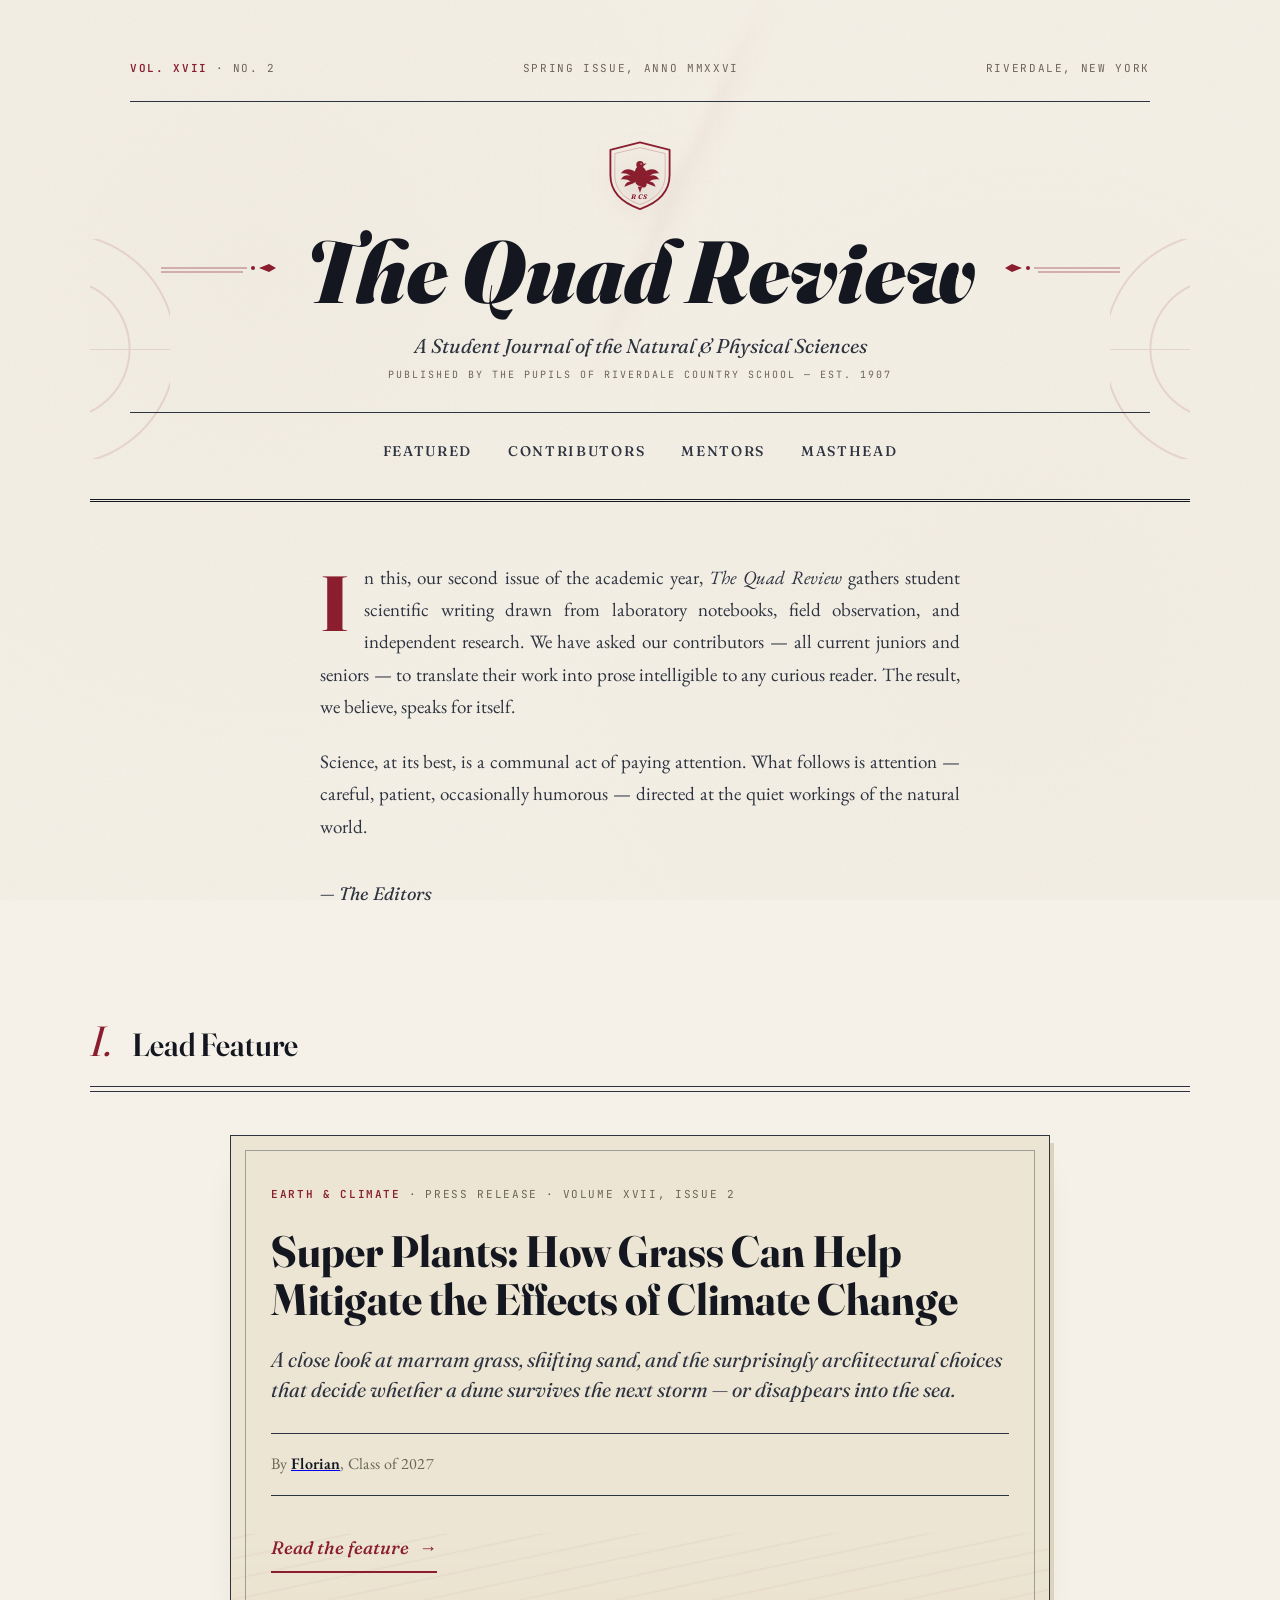
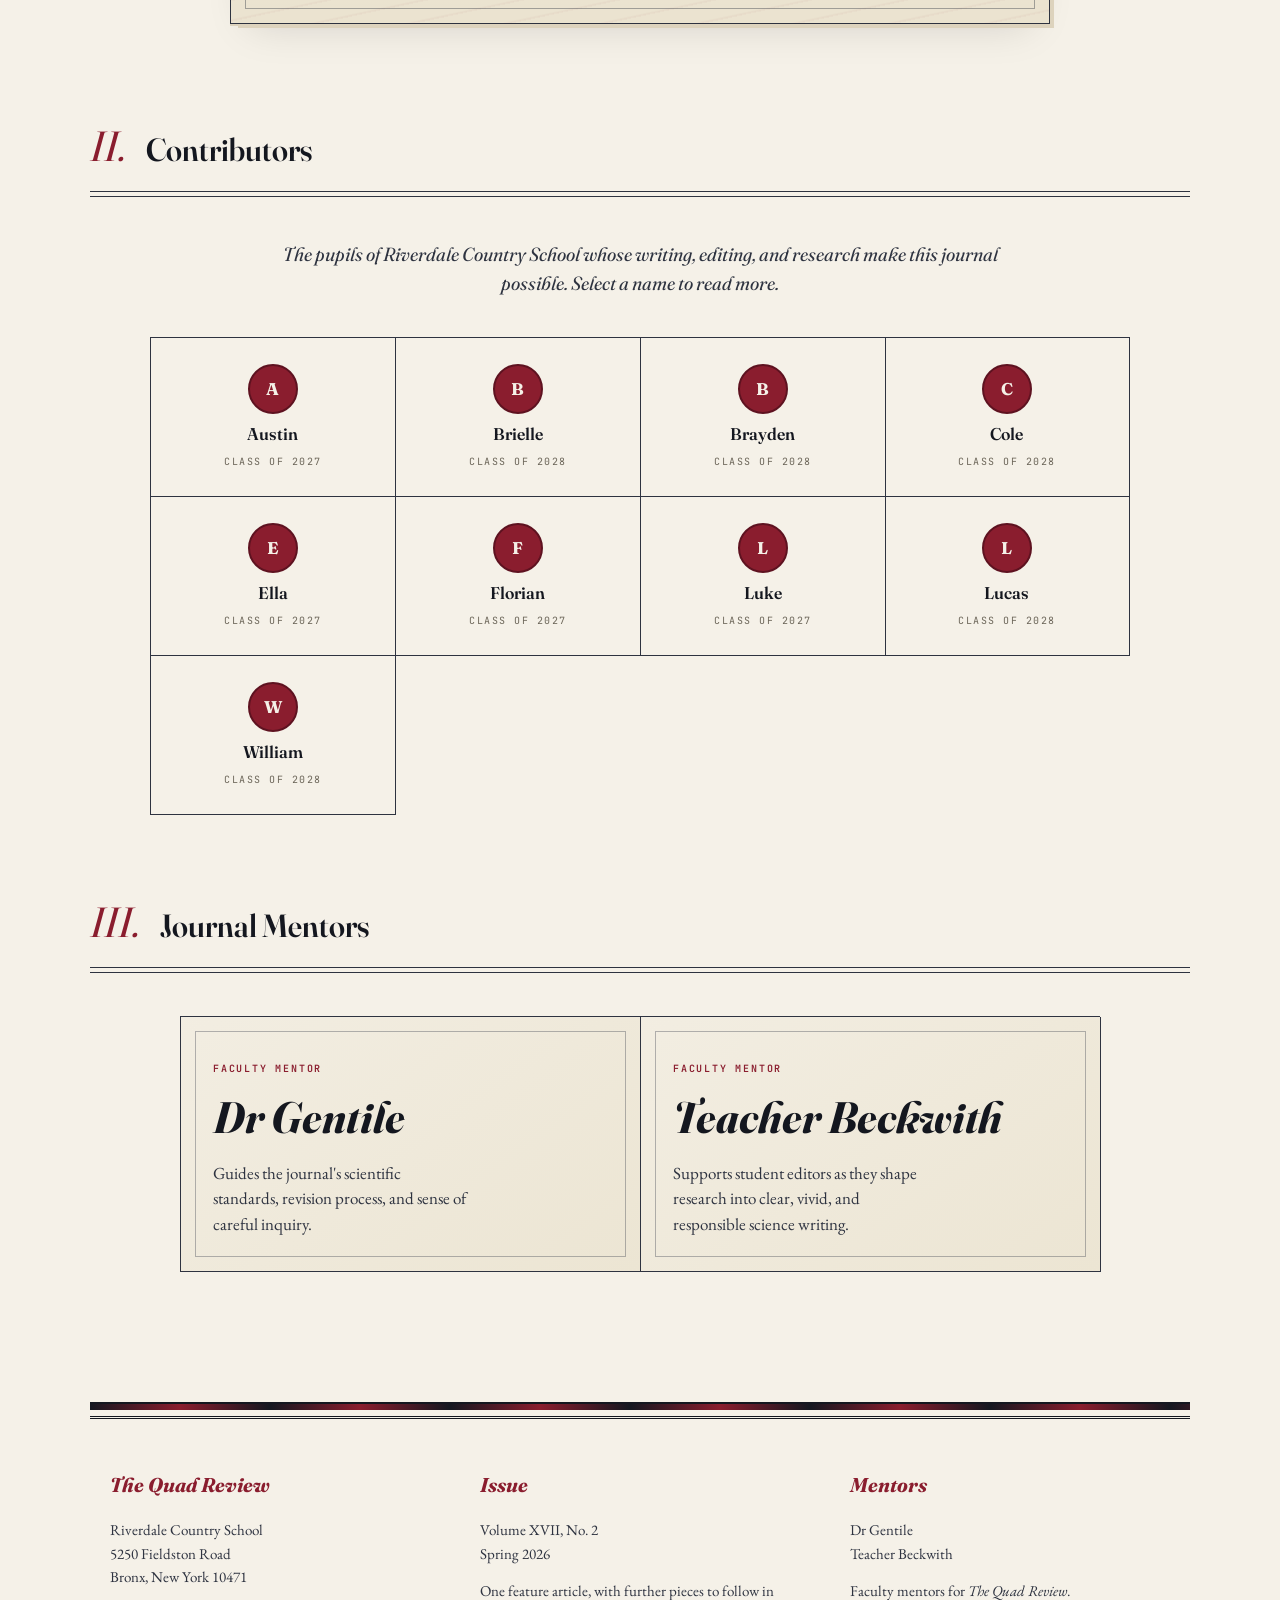
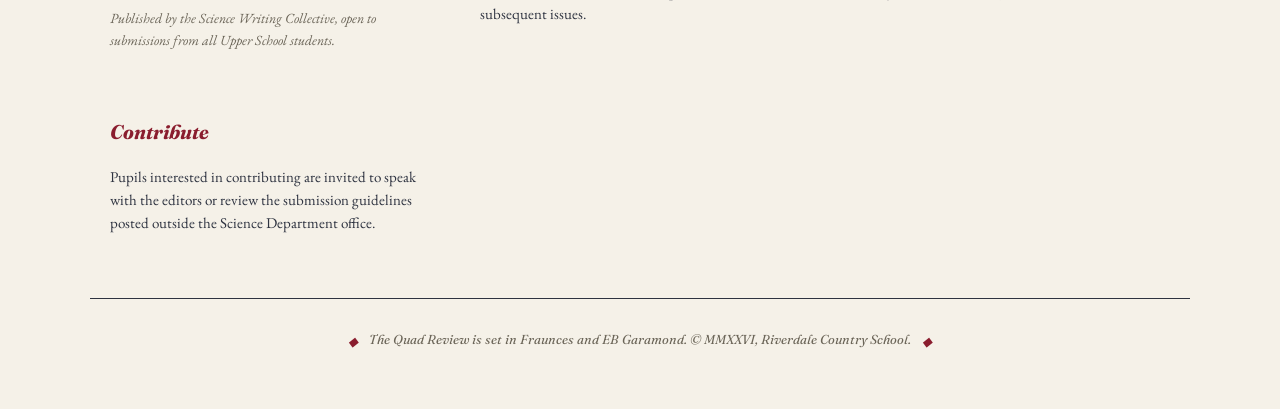
==== index.html @ ca1e6afc "Intital Commit" ====
<!DOCTYPE html>
<html lang="en">
<head>
<meta charset="UTF-8" />
<meta name="viewport" content="width=device-width, initial-scale=1.0" />
<title>The Quad Review — Riverdale Country School Journal of Science</title>
<link rel="preconnect" href="https://fonts.googleapis.com">
<link rel="preconnect" href="https://fonts.gstatic.com" crossorigin>
<link href="https://fonts.googleapis.com/css2?family=Fraunces:ital,opsz,wght@0,9..144,300;0,9..144,400;0,9..144,500;0,9..144,600;0,9..144,700;0,9..144,800;0,9..144,900;1,9..144,400;1,9..144,500;1,9..144,600&family=EB+Garamond:ital,wght@0,400;0,500;0,600;0,700;1,400;1,500;1,600&family=JetBrains+Mono:wght@400;500;600&display=swap" rel="stylesheet">
<link rel="stylesheet" href="styles.css">
</head>
<body>

<div class="paper-texture"></div>
<div class="ambient-field" aria-hidden="true"></div>

<!-- ============ MASTHEAD ============ -->
<header class="masthead">
  <div class="masthead-top">
    <div class="masthead-meta left">
      <span class="meta-label">Vol. XVII</span>
      <span class="meta-divider">·</span>
      <span>No. 2</span>
    </div>
    <div class="masthead-meta center">
      <span>Spring Issue, Anno MMXXVI</span>
    </div>
    <div class="masthead-meta right">
      <span>Riverdale, New York</span>
    </div>
  </div>

  <!-- Riverdale Country School falcon crest -->
  <div class="masthead-crest" aria-label="Riverdale Country School falcon crest">
    <svg viewBox="0 0 100 100" xmlns="http://www.w3.org/2000/svg" aria-hidden="true">
      <!-- Shield -->
      <path d="M 50 6 L 90 16 L 90 50 Q 90 82 50 96 Q 10 82 10 50 L 10 16 Z"
            fill="none" stroke="currentColor" stroke-width="2.5" stroke-linejoin="round"/>
      <!-- Inner shield line -->
      <path d="M 50 13 L 84 21 L 84 50 Q 84 78 50 90 Q 16 78 16 50 L 16 21 Z"
            fill="none" stroke="currentColor" stroke-width="0.7" opacity="0.45"/>
      <!-- Falcon silhouette -->
      <g transform="translate(50 54)">
        <!-- Body -->
        <path d="M 0 -16 C -4 -16 -7 -12 -7 -7 L -7 2 C -7 6 -5 9 -1 11 L 4 13 C 7 13 9 11 9 8 L 9 -4 C 9 -10 5 -16 0 -16 Z"
              fill="currentColor"/>
        <!-- Head + beak -->
        <circle cx="0" cy="-18" r="5" fill="currentColor"/>
        <path d="M 4 -19 L 9 -20 L 5 -16 Z" fill="currentColor"/>
        <!-- Eye notch -->
        <circle cx="1.5" cy="-19" r="0.9" fill="#f5f1e8"/>
        <!-- Left wing (spread) -->
        <path d="M -6 -8 C -14 -14 -22 -12 -26 -6 C -22 -7 -17 -6 -13 -3 C -18 -5 -23 -3 -26 2 C -21 1 -16 2 -12 5 C -16 4 -20 7 -21 12 C -15 9 -9 8 -6 5 Z"
              fill="currentColor"/>
        <!-- Right wing (spread) -->
        <path d="M 6 -8 C 14 -14 22 -12 26 -6 C 22 -7 17 -6 13 -3 C 18 -5 23 -3 26 2 C 21 1 16 2 12 5 C 16 4 20 7 21 12 C 15 9 9 8 6 5 Z"
              fill="currentColor"/>
        <!-- Tail feathers -->
        <path d="M -3 12 L 0 20 L 3 12 Z" fill="currentColor"/>
      </g>
      <!-- Banner with initials -->
      <text x="50" y="82" text-anchor="middle" font-family="Fraunces, serif" font-style="italic" font-weight="700" font-size="9" fill="currentColor" letter-spacing="2">RCS</text>
    </svg>
  </div>

  <div class="masthead-title">
    <div class="ornament-wing left">
      <svg viewBox="0 0 120 22" xmlns="http://www.w3.org/2000/svg" aria-hidden="true">
        <line x1="0" y1="11" x2="86" y2="11" stroke="currentColor" stroke-width="0.6"/>
        <line x1="0" y1="15" x2="82" y2="15" stroke="currentColor" stroke-width="0.6"/>
        <circle cx="92" cy="11" r="2" fill="currentColor"/>
        <path d="M 98 11 L 108 7 L 115 11 L 108 15 Z" fill="currentColor"/>
      </svg>
    </div>
    <h1 class="journal-title">The Quad Review</h1>
    <div class="ornament-wing right">
      <svg viewBox="0 0 120 22" xmlns="http://www.w3.org/2000/svg" aria-hidden="true">
        <path d="M 22 11 L 12 7 L 5 11 L 12 15 Z" fill="currentColor"/>
        <circle cx="28" cy="11" r="2" fill="currentColor"/>
        <line x1="34" y1="11" x2="120" y2="11" stroke="currentColor" stroke-width="0.6"/>
        <line x1="38" y1="15" x2="120" y2="15" stroke="currentColor" stroke-width="0.6"/>
      </svg>
    </div>
  </div>

  <p class="journal-subtitle"><em>A Student Journal of the Natural &amp; Physical Sciences</em></p>
  <p class="journal-tagline">Published by the pupils of Riverdale Country School — Est. 1907</p>

  <nav class="masthead-nav">
    <a href="#featured">Featured</a>
    <a href="#contributors">Contributors</a>
    <a href="#mentors">Mentors</a>
    <a href="#masthead-info">Masthead</a>
  </nav>
</header>

<!-- ============ EDITOR'S NOTE ============ -->
<section class="editors-note">
  <div class="drop-cap-container">
    <p><span class="drop-cap">I</span>n this, our second issue of the academic year, <em>The Quad Review</em> gathers student scientific writing drawn from laboratory notebooks, field observation, and independent research. We have asked our contributors — all current juniors and seniors — to translate their work into prose intelligible to any curious reader. The result, we believe, speaks for itself.</p>
    <p>Science, at its best, is a communal act of paying attention. What follows is attention — careful, patient, occasionally humorous — directed at the quiet workings of the natural world.</p>
    <p class="signoff">— The Editors</p>
  </div>
</section>

<!-- ============ FEATURED ARTICLE ============ -->
<section id="featured" class="section-block">
  <div class="section-header">
    <span class="section-numeral">I.</span>
    <h2 class="section-title">Lead Feature</h2>
    <div class="section-rule"></div>
  </div>

  <article class="feature-article">
    <div class="feature-meta">
      <span class="article-category">Earth &amp; Climate</span>
      <span class="article-dot">·</span>
      <span>Press Release</span>
      <span class="article-dot">·</span>
      <span>Volume XVII, Issue 2</span>
    </div>
    <h3 class="feature-title">Super Plants: How Grass Can Help Mitigate the Effects of Climate Change</h3>
    <p class="feature-deck">A close look at marram grass, shifting sand, and the surprisingly architectural choices that decide whether a dune survives the next storm — or disappears into the sea.</p>
    <div class="feature-byline">
      <span>By <a href="bio-florian.html"><strong>Florian</strong></a>, Class of 2027</span>
    </div>
    <a href="super-plants.html" class="read-article-btn">Read the feature <span>→</span></a>
  </article>
</section>

<!-- ============ CONTRIBUTORS ============ -->
<section id="contributors" class="section-block">
  <div class="section-header">
    <span class="section-numeral">II.</span>
    <h2 class="section-title">Contributors</h2>
    <div class="section-rule"></div>
  </div>

  <p class="contributors-intro">The pupils of Riverdale Country School whose writing, editing, and research make this journal possible. Select a name to read more.</p>

  <div class="contributor-grid">
    <a class="contributor-card" href="bio-austin.html">
      <span class="contributor-initials">A</span>
      <span class="contributor-name">Austin</span>
      <span class="contributor-class">Class of 2027</span>
    </a>
    <a class="contributor-card" href="bio-brielle.html">
      <span class="contributor-initials">B</span>
      <span class="contributor-name">Brielle</span>
      <span class="contributor-class">Class of 2028</span>
    </a>
    <a class="contributor-card" href="bio-brayden.html">
      <span class="contributor-initials">B</span>
      <span class="contributor-name">Brayden</span>
      <span class="contributor-class">Class of 2028</span>
    </a>
    <a class="contributor-card" href="bio-cole.html">
      <span class="contributor-initials">C</span>
      <span class="contributor-name">Cole</span>
      <span class="contributor-class">Class of 2028</span>
    </a>
    <a class="contributor-card" href="bio-ella.html">
      <span class="contributor-initials">E</span>
      <span class="contributor-name">Ella</span>
      <span class="contributor-class">Class of 2027</span>
    </a>
    <a class="contributor-card" href="bio-florian.html">
      <span class="contributor-initials">F</span>
      <span class="contributor-name">Florian</span>
      <span class="contributor-class">Class of 2027</span>
    </a>
    <a class="contributor-card" href="bio-luke.html">
      <span class="contributor-initials">L</span>
      <span class="contributor-name">Luke</span>
      <span class="contributor-class">Class of 2027</span>
    </a>
    <a class="contributor-card" href="bio-lucas.html">
      <span class="contributor-initials">L</span>
      <span class="contributor-name">Lucas</span>
      <span class="contributor-class">Class of 2028</span>
    </a>
    <a class="contributor-card" href="bio-william.html">
      <span class="contributor-initials">W</span>
      <span class="contributor-name">William</span>
      <span class="contributor-class">Class of 2028</span>
    </a>
  </div>
</section>

<!-- ============ MENTORS ============ -->
<section id="mentors" class="section-block mentors-section">
  <div class="section-header">
    <span class="section-numeral">III.</span>
    <h2 class="section-title">Journal Mentors</h2>
    <div class="section-rule"></div>
  </div>

  <div class="mentor-ledger">
    <article class="mentor-card">
      <span class="mentor-kicker">Faculty Mentor</span>
      <h3>Dr Gentile</h3>
      <p>Guides the journal's scientific standards, revision process, and sense of careful inquiry.</p>
    </article>
    <article class="mentor-card">
      <span class="mentor-kicker">Faculty Mentor</span>
      <h3>Teacher Beckwith</h3>
      <p>Supports student editors as they shape research into clear, vivid, and responsible science writing.</p>
    </article>
  </div>
</section>

<!-- ============ MASTHEAD INFO ============ -->
<footer id="masthead-info" class="footer">
  <div class="footer-rule"></div>
  <div class="footer-grid">
    <div>
      <h4 class="footer-head">The Quad Review</h4>
      <p>Riverdale Country School<br>5250 Fieldston Road<br>Bronx, New York 10471</p>
      <p class="footer-note">Published by the Science Writing Collective, open to submissions from all Upper School students.</p>
    </div>
    <div>
      <h4 class="footer-head">Issue</h4>
      <p>Volume XVII, No. 2<br>Spring 2026</p>
      <p>One feature article, with further pieces to follow in subsequent issues.</p>
    </div>
    <div>
      <h4 class="footer-head">Mentors</h4>
      <p>Dr Gentile<br>Teacher Beckwith</p>
      <p>Faculty mentors for <em>The Quad Review</em>.</p>
    </div>
    <div>
      <h4 class="footer-head">Contribute</h4>
      <p>Pupils interested in contributing are invited to speak with the editors or review the submission guidelines posted outside the Science Department office.</p>
    </div>
  </div>
  <p class="colophon">
    <span class="falcon-mark">◆</span>
    The Quad Review is set in Fraunces and EB Garamond. &copy; MMXXVI, Riverdale Country School.
    <span class="falcon-mark">◆</span>
  </p>
</footer>

<script src="interactions.js" defer></script>
</body>
</html>
---- styles.css ----
/* ============================================================
   THE QUAD REVIEW — Riverdale Country School Science Journal
   A stylesheet in the manner of traditional academic journals
   Colors drawn from Riverdale Country School: maroon & navy
   ============================================================ */

:root {
  /* Paper & ink palette */
  --paper: #f5f1e8;
  --paper-deep: #ece5d3;
  --paper-shadow: #ddd3bd;
  --ink: #14171f;
  --ink-soft: #2e3340;
  --ink-mute: #6b6558;

  /* Riverdale Country School palette — maroon primary, navy secondary */
  --rcs-maroon: #8a1d2e;
  --rcs-maroon-dark: #5e1220;
  --rcs-navy: #0b2545;
  --rcs-navy-soft: #1a3564;
  --rcs-gold: #b38b3a;

  /* Semantic aliases */
  --accent: var(--rcs-maroon);
  --accent-dark: var(--rcs-maroon-dark);
  --secondary: var(--rcs-navy);
  --oxblood: var(--rcs-maroon-dark);
  --gold: var(--rcs-gold);

  /* Type */
  --serif-display: 'Fraunces', 'Playfair Display', Georgia, serif;
  --serif-body: 'EB Garamond', Georgia, 'Times New Roman', serif;
  --mono: 'JetBrains Mono', 'Courier New', monospace;
}

* { box-sizing: border-box; margin: 0; padding: 0; }

html { scroll-behavior: smooth; }

body {
  font-family: var(--serif-body);
  background: var(--paper);
  color: var(--ink);
  font-size: 19px;
  line-height: 1.55;
  position: relative;
  overflow-x: hidden;
  min-height: 100vh;
}

::selection {
  background: rgba(179, 139, 58, 0.3);
}

/* Subtle paper grain overlay — feels like real newsprint */
.paper-texture {
  position: fixed;
  inset: 0;
  pointer-events: none;
  z-index: 1;
  opacity: 0.32;
  mix-blend-mode: multiply;
  background-image:
    radial-gradient(circle at 20% 30%, rgba(139, 120, 85, 0.08) 0%, transparent 40%),
    radial-gradient(circle at 80% 70%, rgba(110, 90, 60, 0.06) 0%, transparent 40%),
    url("data:image/svg+xml,%3Csvg xmlns='http://www.w3.org/2000/svg' width='200' height='200'%3E%3Cfilter id='n'%3E%3CfeTurbulence type='fractalNoise' baseFrequency='0.85' numOctaves='3'/%3E%3CfeColorMatrix values='0 0 0 0 0.4 0 0 0 0 0.3 0 0 0 0 0.2 0 0 0 0.18 0'/%3E%3C/filter%3E%3Crect width='200' height='200' filter='url(%23n)'/%3E%3C/svg%3E");
}

.paper-texture::after {
  content: '';
  position: absolute;
  inset: 0;
  opacity: 0;
  background:
    radial-gradient(260px 260px at var(--pointer-x, 50vw) var(--pointer-y, 20vh), rgba(179, 139, 58, 0.16), transparent 72%),
    radial-gradient(420px 260px at var(--pointer-x, 50vw) var(--pointer-y, 20vh), rgba(11, 37, 69, 0.08), transparent 80%);
  transition: opacity 0.35s ease;
}

body.has-pointer .paper-texture::after {
  opacity: 1;
}

.ambient-field {
  position: fixed;
  inset: 0;
  z-index: 1;
  pointer-events: none;
  opacity: 0.22;
  background-image:
    linear-gradient(115deg, transparent 0 44%, rgba(138, 29, 46, 0.12) 45%, transparent 47% 100%),
    repeating-linear-gradient(90deg, transparent 0 58px, rgba(20, 23, 31, 0.025) 59px 60px),
    repeating-linear-gradient(0deg, transparent 0 46px, rgba(20, 23, 31, 0.02) 47px 48px);
  -webkit-mask-image: radial-gradient(360px 280px at var(--pointer-x, 50vw) var(--pointer-y, 20vh), #000 0 44%, transparent 82%);
  mask-image: radial-gradient(360px 280px at var(--pointer-x, 50vw) var(--pointer-y, 20vh), #000 0 44%, transparent 82%);
  transform: translate3d(0, 0, 0);
}

/* Sit all actual content above the texture */
header, section, footer, main { position: relative; z-index: 2; }

/* ============================================================
   MASTHEAD
   ============================================================ */

.masthead {
  max-width: 1100px;
  margin: 0 auto;
  padding: 60px 40px 30px;
  text-align: center;
  border-bottom: 3px double var(--ink);
  overflow: hidden;
}

.masthead::before,
.masthead::after {
  content: '';
  position: absolute;
  top: 48%;
  width: 220px;
  height: 220px;
  pointer-events: none;
  opacity: 0.12;
  background:
    linear-gradient(var(--accent), var(--accent)) center / 1px 100% no-repeat,
    linear-gradient(90deg, var(--accent), var(--accent)) center / 100% 1px no-repeat,
    repeating-radial-gradient(circle, transparent 0 22px, var(--accent) 23px 24px, transparent 25px 46px);
  animation: instrumentDrift 12s linear infinite;
}

.masthead::before {
  left: -140px;
}

.masthead::after {
  right: -140px;
  animation-direction: reverse;
}

.masthead-top {
  display: flex;
  justify-content: space-between;
  align-items: center;
  font-family: var(--mono);
  font-size: 11px;
  letter-spacing: 0.15em;
  text-transform: uppercase;
  color: var(--ink-mute);
  padding-bottom: 24px;
  border-bottom: 1px solid var(--ink-soft);
  margin-bottom: 36px;
}

.masthead-meta { display: flex; align-items: center; gap: 8px; }
.meta-label { font-weight: 600; color: var(--accent); }
.meta-divider { color: var(--ink-mute); }

.masthead-crest {
  display: flex;
  justify-content: center;
  margin-bottom: 18px;
}
.masthead-crest svg {
  width: 74px;
  height: 74px;
  color: var(--accent);
  filter: drop-shadow(0 8px 12px rgba(94, 18, 32, 0.14));
  transition: transform 0.45s cubic-bezier(0.2, 0.7, 0.3, 1), color 0.3s ease;
}

.masthead-crest:hover svg {
  color: var(--secondary);
  transform: translateY(-4px) rotate(-2deg) scale(1.04);
}

.masthead-title {
  display: flex;
  align-items: center;
  justify-content: center;
  gap: 24px;
  margin-bottom: 16px;
}

.ornament-wing {
  flex: 0 0 120px;
  color: var(--accent);
  opacity: 0.78;
}
.ornament-wing svg { width: 100%; height: 22px; }

.journal-title {
  font-family: var(--serif-display);
  font-weight: 900;
  font-size: clamp(44px, 8vw, 88px);
  line-height: 0.95;
  letter-spacing: 0;
  color: var(--ink);
  font-variation-settings: "opsz" 144;
  font-style: italic;
}

.journal-subtitle {
  font-family: var(--serif-display);
  font-size: 20px;
  color: var(--ink-soft);
  font-weight: 400;
  margin-bottom: 6px;
  font-variation-settings: "opsz" 36;
}

.journal-tagline {
  font-family: var(--mono);
  font-size: 10px;
  letter-spacing: 0.2em;
  text-transform: uppercase;
  color: var(--ink-mute);
  margin-bottom: 30px;
}

.masthead-nav {
  display: flex;
  justify-content: center;
  flex-wrap: wrap;
  gap: 4px 32px;
  padding-top: 22px;
  border-top: 1px solid var(--ink-soft);
}

.masthead-nav a {
  font-family: var(--serif-display);
  font-size: 14px;
  text-transform: uppercase;
  letter-spacing: 0.12em;
  color: var(--ink-soft);
  text-decoration: none;
  padding: 6px 2px;
  position: relative;
  transition: color 0.3s ease;
  font-weight: 500;
}

.masthead-nav a::after {
  content: '';
  position: absolute;
  left: 0; right: 0; bottom: 0;
  height: 2px;
  background: var(--accent);
  transform: scaleX(0);
  transform-origin: left;
  transition: transform 0.4s cubic-bezier(0.7, 0, 0.2, 1);
}

.masthead-nav a:hover {
  color: var(--accent);
}
.masthead-nav a:hover::after { transform: scaleX(1); }

/* ============================================================
   EDITOR'S NOTE
   ============================================================ */

.editors-note {
  max-width: 720px;
  margin: 60px auto;
  padding: 0 40px;
  text-align: left;
}

.drop-cap-container p {
  font-size: 19px;
  line-height: 1.7;
  margin-bottom: 1.2em;
  color: var(--ink-soft);
  text-align: justify;
  hyphens: auto;
}

.drop-cap {
  font-family: var(--serif-display);
  font-weight: 800;
  font-style: normal;
  font-size: 78px;
  line-height: 0.85;
  float: left;
  padding: 8px 14px 0 0;
  color: var(--accent);
  font-variation-settings: "opsz" 144;
}

.signoff {
  text-align: right;
  font-style: italic;
  font-family: var(--serif-display);
  color: var(--accent);
  margin-top: 2em !important;
  font-size: 18px !important;
}

/* ============================================================
   SECTION BLOCKS
   ============================================================ */

.section-block {
  max-width: 1180px;
  margin: 0 auto;
  padding: 50px 40px;
}

.section-header {
  display: flex;
  align-items: baseline;
  gap: 20px;
  margin-bottom: 48px;
  padding-bottom: 18px;
  position: relative;
}

.section-header::after {
  content: '';
  position: absolute;
  left: 0; right: 0; bottom: 0;
  height: 1px;
  background: var(--ink-soft);
}
.section-header::before {
  content: '';
  position: absolute;
  left: 0; right: 0; bottom: -5px;
  height: 1px;
  background: var(--ink-soft);
}

.section-numeral {
  font-family: var(--serif-display);
  font-weight: 400;
  font-style: italic;
  font-size: 42px;
  color: var(--accent);
  font-variation-settings: "opsz" 144;
  line-height: 1;
}

.section-title {
  font-family: var(--serif-display);
  font-weight: 600;
  font-size: 32px;
  color: var(--ink);
  letter-spacing: 0;
  font-variation-settings: "opsz" 144;
  flex: 1;
}

/* ============================================================
   FEATURE ARTICLE
   ============================================================ */

.feature-article {
  max-width: 820px;
  margin: 0 auto;
  padding: 50px 40px;
  background: var(--paper-deep);
  border: 1px solid var(--ink-soft);
  position: relative;
  box-shadow:
    0 2px 0 var(--paper-shadow),
    6px 6px 0 -2px var(--paper-shadow),
    0 20px 40px -20px rgba(0,0,0,0.15);
  overflow: hidden;
  transform-style: preserve-3d;
}

.feature-article::before {
  content: '';
  position: absolute;
  top: 14px; left: 14px; right: 14px; bottom: 14px;
  border: 1px solid var(--ink-soft);
  pointer-events: none;
  opacity: 0.4;
  z-index: 2;
}

.feature-article::after {
  content: '';
  position: absolute;
  inset: auto -20% 0 -20%;
  height: 46%;
  pointer-events: none;
  opacity: 0.28;
  background:
    repeating-linear-gradient(168deg, transparent 0 18px, rgba(138, 29, 46, 0.18) 19px 20px),
    linear-gradient(180deg, transparent, rgba(179, 139, 58, 0.22));
  transform: translateY(60%);
  transition: transform 0.7s cubic-bezier(0.2, 0.7, 0.3, 1), opacity 0.4s ease;
  z-index: 0;
}

.feature-article:hover::after {
  opacity: 0.42;
  transform: translateY(34%);
}

.feature-article > * {
  position: relative;
  z-index: 1;
}

.feature-meta {
  font-family: var(--mono);
  font-size: 11px;
  text-transform: uppercase;
  letter-spacing: 0.15em;
  color: var(--ink-mute);
  margin-bottom: 24px;
  display: flex;
  flex-wrap: wrap;
  gap: 8px;
  align-items: center;
}

.article-category {
  color: var(--accent);
  font-weight: 600;
}

.article-dot { color: var(--ink-mute); }

.feature-title {
  font-family: var(--serif-display);
  font-weight: 700;
  font-size: clamp(28px, 4vw, 44px);
  line-height: 1.1;
  color: var(--ink);
  margin-bottom: 20px;
  letter-spacing: 0;
  font-variation-settings: "opsz" 144;
}

.feature-deck {
  font-family: var(--serif-display);
  font-style: italic;
  font-weight: 400;
  font-size: 21px;
  line-height: 1.45;
  color: var(--ink-soft);
  margin-bottom: 28px;
  font-variation-settings: "opsz" 72;
}

.feature-byline {
  font-family: var(--serif-body);
  font-size: 16px;
  color: var(--ink-mute);
  padding: 18px 0;
  border-top: 1px solid var(--ink-soft);
  border-bottom: 1px solid var(--ink-soft);
  margin-bottom: 28px;
  letter-spacing: 0.02em;
}

.feature-byline strong {
  color: var(--ink);
  font-weight: 600;
}

.read-article-btn {
  display: inline-flex;
  align-items: center;
  gap: 10px;
  font-family: var(--serif-display);
  font-style: italic;
  font-size: 18px;
  font-weight: 500;
  color: var(--accent);
  text-decoration: none;
  padding: 10px 0;
  border-bottom: 2px solid var(--accent);
  transition: all 0.3s ease;
}

.read-article-btn span {
  transition: transform 0.3s ease;
  font-style: normal;
}

.read-article-btn:hover {
  color: var(--accent-dark);
  border-bottom-color: var(--accent-dark);
}
.read-article-btn:hover span { transform: translateX(6px); }

.read-article-btn:focus-visible,
.masthead-nav a:focus-visible,
.contributor-card:focus-visible,
.article-back:focus-visible,
.bio-nav a:focus-visible {
  outline: 2px solid var(--gold);
  outline-offset: 5px;
}

/* ============================================================
   AUTHORS / CONTRIBUTORS SECTION (homepage)
   ============================================================ */

.contributors-intro {
  max-width: 720px;
  margin: 0 auto 40px;
  text-align: center;
  font-family: var(--serif-display);
  font-style: italic;
  font-size: 19px;
  line-height: 1.5;
  color: var(--ink-soft);
  font-variation-settings: "opsz" 72;
}

.contributor-grid {
  display: grid;
  grid-template-columns: repeat(auto-fit, minmax(220px, 1fr));
  gap: 0;
  border-top: 1px solid var(--ink-soft);
  border-left: 1px solid var(--ink-soft);
  max-width: 980px;
  margin: 0 auto;
}

.contributor-card {
  padding: 26px 24px;
  border-right: 1px solid var(--ink-soft);
  border-bottom: 1px solid var(--ink-soft);
  text-align: center;
  text-decoration: none;
  color: var(--ink);
  transition: background 0.3s ease, color 0.3s ease;
  display: flex;
  flex-direction: column;
  gap: 10px;
  align-items: center;
  justify-content: center;
  min-height: 150px;
  position: relative;
  overflow: hidden;
  transform-style: preserve-3d;
}

.contributor-card:hover {
  background: var(--paper-deep);
  color: var(--accent);
  --card-lift: -5px;
}

.contributor-card::before {
  content: '';
  position: absolute;
  inset: 0;
  pointer-events: none;
  opacity: 0;
  background:
    radial-gradient(180px 120px at var(--card-x, 50%) var(--card-y, 50%), rgba(179, 139, 58, 0.2), transparent 68%),
    linear-gradient(135deg, transparent 0 45%, rgba(138, 29, 46, 0.12) 46%, transparent 48%);
  transition: opacity 0.25s ease;
}

.contributor-card:hover::before {
  opacity: 1;
}

.contributor-card > * {
  position: relative;
  z-index: 1;
}

.contributor-initials {
  width: 50px;
  height: 50px;
  border-radius: 50%;
  background: var(--accent);
  color: var(--paper);
  display: flex;
  align-items: center;
  justify-content: center;
  font-family: var(--serif-display);
  font-weight: 700;
  font-size: 17px;
  letter-spacing: 0.02em;
  border: 2px solid var(--accent-dark);
  transition: background 0.3s ease, transform 0.3s ease;
}

.contributor-card:hover .contributor-initials {
  background: var(--secondary);
  transform: translateZ(24px) rotate(-4deg) scale(1.08);
}

.contributor-name {
  font-family: var(--serif-display);
  font-weight: 600;
  font-size: 17px;
  line-height: 1.2;
  color: inherit;
  font-variation-settings: "opsz" 72;
}

.contributor-class {
  font-family: var(--mono);
  font-size: 10px;
  letter-spacing: 0.15em;
  text-transform: uppercase;
  color: var(--ink-mute);
}

/* ============================================================
   ARTICLE GRID & CARDS
   ============================================================ */

.article-grid {
  display: grid;
  grid-template-columns: repeat(auto-fit, minmax(310px, 1fr));
  gap: 0;
  border-top: 1px solid var(--ink-soft);
  border-left: 1px solid var(--ink-soft);
}

.article-card {
  padding: 32px 28px;
  border-right: 1px solid var(--ink-soft);
  border-bottom: 1px solid var(--ink-soft);
  background: transparent;
  position: relative;
  transition: background 0.4s ease;
  display: flex;
  flex-direction: column;
  gap: 14px;
  min-height: 260px;
}

.article-card:hover {
  background: var(--paper-deep);
}

.article-card:hover .card-title a {
  color: var(--accent);
}

.card-category {
  font-family: var(--mono);
  font-size: 10px;
  text-transform: uppercase;
  letter-spacing: 0.18em;
  color: var(--accent);
  font-weight: 600;
}

.card-title {
  font-family: var(--serif-display);
  font-weight: 600;
  font-size: 22px;
  line-height: 1.2;
  letter-spacing: 0;
  font-variation-settings: "opsz" 72;
}

.card-title a {
  color: var(--ink);
  text-decoration: none;
  transition: color 0.3s ease;
  background-image: linear-gradient(var(--accent), var(--accent));
  background-size: 0% 1px;
  background-position: 0 95%;
  background-repeat: no-repeat;
  transition: background-size 0.5s ease, color 0.3s ease;
}

.card-title a:hover {
  background-size: 100% 1px;
}

.card-deck {
  font-family: var(--serif-body);
  font-size: 17px;
  line-height: 1.5;
  color: var(--ink-soft);
  font-style: italic;
  flex: 1;
}

.card-byline {
  font-family: var(--mono);
  font-size: 11px;
  text-transform: uppercase;
  letter-spacing: 0.1em;
  color: var(--ink-mute);
  padding-top: 12px;
  border-top: 1px dotted var(--ink-mute);
  margin-top: auto;
}

/* ============================================================
   FOOTER
   ============================================================ */

.footer {
  max-width: 1180px;
  margin: 80px auto 0;
  padding: 0 40px 60px;
}

.footer-rule {
  height: 8px;
  background: var(--ink);
  margin-bottom: 6px;
}
.footer-rule::after {
  content: '';
  display: block;
  height: 2px;
  background: var(--ink);
  margin-top: 4px;
}

.footer-grid {
  display: grid;
  grid-template-columns: repeat(auto-fit, minmax(240px, 1fr));
  gap: 50px;
  padding: 50px 20px;
  border-top: 3px double var(--ink);
  border-bottom: 1px solid var(--ink-soft);
}

.footer-head {
  font-family: var(--serif-display);
  font-weight: 700;
  font-style: italic;
  font-size: 20px;
  margin-bottom: 18px;
  color: var(--accent);
  font-variation-settings: "opsz" 72;
}

.footer-grid p {
  font-family: var(--serif-body);
  font-size: 15px;
  line-height: 1.55;
  color: var(--ink-soft);
  margin-bottom: 14px;
}

.footer-grid strong {
  color: var(--ink);
  font-weight: 600;
}

/* ============================================================
   MENTORS
   ============================================================ */

.mentors-section {
  padding-top: 36px;
}

.mentor-ledger {
  max-width: 920px;
  margin: 0 auto;
  display: grid;
  grid-template-columns: repeat(2, minmax(0, 1fr));
  border-top: 1px solid var(--ink-soft);
  border-left: 1px solid var(--ink-soft);
}

.mentor-card {
  position: relative;
  min-height: 220px;
  padding: 34px 32px;
  background:
    linear-gradient(145deg, rgba(245, 241, 232, 0.7), rgba(236, 229, 211, 0.9)),
    var(--paper-deep);
  border-right: 1px solid var(--ink-soft);
  border-bottom: 1px solid var(--ink-soft);
  overflow: hidden;
  transform-style: preserve-3d;
  transition: color 0.35s ease, background 0.35s ease, box-shadow 0.35s ease;
}

.mentor-card::before {
  content: '';
  position: absolute;
  inset: 14px;
  border: 1px solid rgba(46, 51, 64, 0.34);
  pointer-events: none;
  transition: inset 0.35s ease, border-color 0.35s ease;
}

.mentor-card::after {
  content: '';
  position: absolute;
  inset: 0;
  pointer-events: none;
  opacity: 0;
  background:
    linear-gradient(90deg, transparent, rgba(179, 139, 58, 0.16), transparent),
    radial-gradient(240px 160px at var(--card-x, 50%) var(--card-y, 50%), rgba(11, 37, 69, 0.12), transparent 70%);
  transform: translateX(-35%);
  transition: opacity 0.35s ease, transform 0.7s ease;
}

.mentor-card:hover {
  --card-lift: -6px;
  color: var(--secondary);
  box-shadow: 0 18px 38px -28px rgba(11, 37, 69, 0.42);
}

.mentor-card:hover::before {
  inset: 10px;
  border-color: rgba(138, 29, 46, 0.48);
}

.mentor-card:hover::after {
  opacity: 1;
  transform: translateX(0);
}

.mentor-kicker {
  position: relative;
  z-index: 1;
  display: inline-block;
  font-family: var(--mono);
  font-size: 10px;
  text-transform: uppercase;
  letter-spacing: 0.18em;
  color: var(--accent);
  font-weight: 600;
  margin-bottom: 18px;
}

.mentor-card h3 {
  position: relative;
  z-index: 1;
  font-family: var(--serif-display);
  font-style: italic;
  font-size: clamp(30px, 4vw, 44px);
  line-height: 1;
  font-variation-settings: "opsz" 144;
  margin-bottom: 22px;
}

.mentor-card p {
  position: relative;
  z-index: 1;
  max-width: 32ch;
  color: var(--ink-soft);
  font-size: 17px;
  line-height: 1.5;
}

.footer-note {
  font-style: italic;
  font-size: 14px !important;
  color: var(--ink-mute) !important;
  margin-top: 20px !important;
}

.colophon {
  text-align: center;
  font-family: var(--serif-display);
  font-style: italic;
  font-size: 13px;
  color: var(--ink-mute);
  padding: 30px 20px 0;
  font-variation-settings: "opsz" 36;
}

.colophon .falcon-mark {
  display: inline-block;
  color: var(--accent);
  margin: 0 8px;
  transform: translateY(2px);
}

/* ============================================================
   ARTICLE PAGE STYLES
   ============================================================ */

.article-page {
  max-width: 720px;
  margin: 0 auto;
  padding: 60px 40px 80px;
}

.article-back {
  display: inline-flex;
  align-items: center;
  gap: 8px;
  font-family: var(--mono);
  font-size: 11px;
  text-transform: uppercase;
  letter-spacing: 0.15em;
  color: var(--ink-mute);
  text-decoration: none;
  margin-bottom: 60px;
  transition: color 0.3s ease;
}
.article-back:hover { color: var(--accent); }

.article-header {
  text-align: center;
  padding: 20px 0 40px;
  border-bottom: 3px double var(--ink);
  margin-bottom: 50px;
}

.article-kicker {
  font-family: var(--mono);
  font-size: 11px;
  text-transform: uppercase;
  letter-spacing: 0.2em;
  color: var(--accent);
  margin-bottom: 18px;
  font-weight: 600;
}

.article-title {
  font-family: var(--serif-display);
  font-weight: 700;
  font-size: clamp(32px, 5vw, 52px);
  line-height: 1.05;
  color: var(--ink);
  letter-spacing: 0;
  margin-bottom: 22px;
  font-variation-settings: "opsz" 144;
}

.article-subtitle {
  font-family: var(--serif-display);
  font-style: italic;
  font-weight: 400;
  font-size: 22px;
  line-height: 1.4;
  color: var(--ink-soft);
  max-width: 600px;
  margin: 0 auto 30px;
  font-variation-settings: "opsz" 72;
}

.article-byline {
  font-family: var(--serif-body);
  font-size: 16px;
  color: var(--ink-mute);
  display: flex;
  justify-content: center;
  gap: 18px;
  flex-wrap: wrap;
  align-items: center;
}
.article-byline strong { color: var(--ink); font-weight: 600; }
.article-byline .byline-dot { color: var(--ink-mute); }

.article-body {
  font-family: var(--serif-body);
  font-size: 19px;
  line-height: 1.65;
  color: var(--ink);
}

.article-body p {
  margin-bottom: 1.15em;
  text-align: justify;
  hyphens: auto;
}

.article-body p:first-of-type::first-letter {
  font-family: var(--serif-display);
  font-weight: 800;
  font-size: 72px;
  line-height: 0.85;
  float: left;
  padding: 8px 12px 0 0;
  color: var(--accent);
  font-variation-settings: "opsz" 144;
}

.article-body h2 {
  font-family: var(--serif-display);
  font-weight: 700;
  font-style: italic;
  font-size: 28px;
  color: var(--accent);
  margin: 2em 0 0.7em;
  font-variation-settings: "opsz" 72;
  letter-spacing: 0;
}

.article-body em { color: var(--ink-soft); }

.article-body blockquote {
  border-left: 3px solid var(--accent);
  padding: 8px 0 8px 28px;
  margin: 1.8em 0;
  font-family: var(--serif-display);
  font-style: italic;
  font-size: 22px;
  line-height: 1.45;
  color: var(--ink-soft);
  font-variation-settings: "opsz" 72;
}

.article-body .pullquote {
  font-family: var(--serif-display);
  font-weight: 500;
  font-style: italic;
  font-size: 30px;
  line-height: 1.2;
  color: var(--accent);
  text-align: center;
  padding: 30px 40px;
  margin: 2em 0;
  border-top: 1px solid var(--ink-soft);
  border-bottom: 1px solid var(--ink-soft);
  font-variation-settings: "opsz" 144;
}

.article-figure {
  margin: 2em -40px;
  background: var(--paper-deep);
  padding: 30px;
  border: 1px solid var(--ink-soft);
  position: relative;
  overflow: hidden;
  transform-style: preserve-3d;
  transition: border-color 0.35s ease, box-shadow 0.35s ease;
}

.article-figure::before {
  content: '';
  position: absolute;
  inset: 0;
  pointer-events: none;
  opacity: 0;
  background: linear-gradient(115deg, transparent 0 42%, rgba(179, 139, 58, 0.16) 43%, transparent 47% 100%);
  transform: translateX(-30%);
  transition: opacity 0.3s ease, transform 0.55s ease;
}

.article-figure:hover {
  border-color: var(--accent);
  box-shadow: 0 18px 36px -30px rgba(94, 18, 32, 0.52);
}

.article-figure:hover::before {
  opacity: 1;
  transform: translateX(0);
}

.article-figure figcaption {
  font-family: var(--serif-display);
  font-style: italic;
  font-size: 15px;
  color: var(--ink-mute);
  text-align: center;
  margin-top: 16px;
  line-height: 1.4;
  font-variation-settings: "opsz" 36;
}

.article-figure figcaption strong {
  color: var(--ink-soft);
  font-weight: 600;
  font-style: normal;
  text-transform: uppercase;
  font-size: 12px;
  letter-spacing: 0.1em;
  margin-right: 6px;
}

.article-figure svg {
  width: 100%;
  height: auto;
  display: block;
  max-width: 600px;
  margin: 0 auto;
}

.article-footer {
  margin-top: 60px;
  padding-top: 40px;
  border-top: 3px double var(--ink);
  text-align: center;
  font-family: var(--serif-display);
  font-style: italic;
  font-size: 15px;
  color: var(--ink-mute);
  font-variation-settings: "opsz" 36;
}

.article-footer .author-note {
  max-width: 480px;
  margin: 0 auto 28px;
  padding: 20px;
  background: var(--paper-deep);
  border-left: 3px solid var(--accent);
  text-align: left;
  font-style: normal;
  font-family: var(--serif-body);
  font-size: 15px;
  line-height: 1.5;
  color: var(--ink-soft);
}

.article-footer .author-note strong {
  color: var(--ink);
  display: block;
  margin-bottom: 6px;
  font-family: var(--serif-display);
  font-style: italic;
  font-size: 17px;
}

/* ============================================================
   BIO PAGE STYLES
   ============================================================ */

.bio-page {
  max-width: 720px;
  margin: 0 auto;
  padding: 60px 40px 80px;
  min-height: 80vh;
}

.bio-header {
  text-align: center;
  padding: 40px 0 40px;
  border-bottom: 3px double var(--ink);
  margin-bottom: 50px;
}

.bio-portrait {
  width: 130px;
  height: 130px;
  border-radius: 50%;
  background: var(--accent);
  color: var(--paper);
  margin: 0 auto 26px;
  display: flex;
  align-items: center;
  justify-content: center;
  font-family: var(--serif-display);
  font-weight: 700;
  font-style: italic;
  font-size: 48px;
  letter-spacing: 0.02em;
  border: 3px solid var(--accent-dark);
  box-shadow:
    0 0 0 7px var(--paper),
    0 0 0 8px var(--accent-dark),
    0 10px 30px -10px rgba(0,0,0,0.25);
  font-variation-settings: "opsz" 144;
}

.bio-name {
  font-family: var(--serif-display);
  font-weight: 700;
  font-size: clamp(32px, 5vw, 48px);
  line-height: 1.05;
  color: var(--ink);
  letter-spacing: 0;
  margin-bottom: 14px;
  font-variation-settings: "opsz" 144;
}

.bio-class {
  font-family: var(--mono);
  font-size: 11px;
  letter-spacing: 0.22em;
  text-transform: uppercase;
  color: var(--accent);
  margin-bottom: 10px;
  font-weight: 600;
}

.bio-contact {
  font-family: var(--serif-body);
  font-size: 15px;
  color: var(--ink-mute);
  font-style: italic;
}

.bio-contact a {
  color: var(--secondary);
  text-decoration: none;
  border-bottom: 1px dotted var(--secondary);
}
.bio-contact a:hover { color: var(--accent); border-bottom-color: var(--accent); }

.bio-placeholder {
  text-align: center;
  padding: 60px 30px;
  background: var(--paper-deep);
  border: 1px solid var(--ink-soft);
  position: relative;
  overflow: hidden;
  transform-style: preserve-3d;
}

.bio-placeholder::before {
  content: '';
  position: absolute;
  top: 10px; left: 10px; right: 10px; bottom: 10px;
  border: 1px solid var(--ink-soft);
  pointer-events: none;
  opacity: 0.35;
}

.bio-placeholder-ornament {
  font-family: var(--serif-display);
  font-size: 28px;
  color: var(--accent);
  margin-bottom: 20px;
  letter-spacing: 0.3em;
}

.bio-placeholder h2 {
  font-family: var(--serif-display);
  font-style: italic;
  font-weight: 500;
  font-size: 24px;
  color: var(--ink-soft);
  margin-bottom: 14px;
  font-variation-settings: "opsz" 72;
}

.bio-placeholder p {
  font-family: var(--serif-body);
  font-size: 17px;
  line-height: 1.55;
  color: var(--ink-mute);
  font-style: italic;
  max-width: 440px;
  margin: 0 auto;
}

/* Previous / next navigation between bios */
.bio-nav {
  display: flex;
  justify-content: space-between;
  margin-top: 50px;
  padding-top: 30px;
  border-top: 1px solid var(--ink-soft);
  font-family: var(--serif-display);
  font-style: italic;
  font-size: 15px;
}

.bio-nav a {
  color: var(--accent);
  text-decoration: none;
  transition: color 0.3s ease;
}
.bio-nav a:hover { color: var(--accent-dark); }
.bio-nav .spacer { flex: 1; }

.tilt-card {
  --tilt-x: 0deg;
  --tilt-y: 0deg;
  --card-lift: 0px;
  transform: perspective(900px) rotateX(var(--tilt-y)) rotateY(var(--tilt-x)) translateY(var(--card-lift));
  transition: transform 0.25s ease, box-shadow 0.35s ease, background 0.35s ease, color 0.35s ease;
  will-change: transform;
}

.reveal-item {
  opacity: 0;
  transform: translateY(22px);
  transition: opacity 0.7s ease, transform 0.7s cubic-bezier(0.2, 0.7, 0.3, 1);
}

.reveal-item.tilt-card {
  transform: perspective(900px) rotateX(var(--tilt-y)) rotateY(var(--tilt-x)) translateY(22px);
}

.reveal-item.is-visible {
  opacity: 1;
  transform: translateY(0);
}

.reveal-item.tilt-card.is-visible {
  opacity: 1;
  transform: perspective(900px) rotateX(var(--tilt-y)) rotateY(var(--tilt-x)) translateY(var(--card-lift));
}

/* ============================================================
   ANIMATIONS — entrance reveal
   ============================================================ */

@keyframes fadeUp {
  from { opacity: 0; transform: translateY(20px); }
  to { opacity: 1; transform: translateY(0); }
}

@keyframes instrumentDrift {
  from { transform: translateY(-50%) rotate(0deg); }
  to { transform: translateY(-50%) rotate(360deg); }
}

@keyframes ruleShimmer {
  0%, 100% { background-position: 0 0; }
  50% { background-position: 90px 0; }
}

.footer-rule {
  background:
    linear-gradient(90deg, var(--ink), var(--accent), var(--ink)) 0 0 / 180px 100%,
    var(--ink);
  animation: ruleShimmer 10s ease-in-out infinite;
}

.masthead-crest { animation: fadeUp 0.9s cubic-bezier(0.2, 0.7, 0.3, 1) 0.05s both; }
.journal-title { animation: fadeUp 0.9s cubic-bezier(0.2, 0.7, 0.3, 1) 0.15s both; }
.journal-subtitle { animation: fadeUp 0.9s cubic-bezier(0.2, 0.7, 0.3, 1) 0.25s both; }
.journal-tagline { animation: fadeUp 0.9s cubic-bezier(0.2, 0.7, 0.3, 1) 0.35s both; }
.masthead-nav { animation: fadeUp 0.9s cubic-bezier(0.2, 0.7, 0.3, 1) 0.45s both; }
.ornament-wing { animation: fadeUp 0.9s cubic-bezier(0.2, 0.7, 0.3, 1) 0.2s both; }

/* ============================================================
   RESPONSIVE
   ============================================================ */

@media (max-width: 760px) {
  body { font-size: 17px; }
  .masthead { padding: 40px 20px 20px; }
  .masthead-top {
    flex-direction: column;
    justify-content: center;
    font-size: 9px;
    gap: 10px;
  }
  .masthead-crest svg { width: 60px; height: 60px; }
  .ornament-wing { display: none; }
  .masthead-nav { gap: 4px 18px; }
  .masthead-nav a { font-size: 12px; }
  .editors-note, .section-block { padding: 30px 22px; }
  .feature-article { padding: 32px 22px; }
  .article-figure { margin: 2em 0; padding: 20px; }
  .article-page, .bio-page { padding: 40px 22px 60px; }
  .article-body p:first-of-type::first-letter {
    font-size: 56px;
    padding: 4px 8px 0 0;
  }
  .drop-cap { font-size: 58px; }
  .section-numeral { font-size: 32px; }
  .section-title { font-size: 24px; }
  .footer { padding: 0 22px 40px; }
  .footer-grid { padding: 40px 0; gap: 36px; }
  .bio-portrait { width: 110px; height: 110px; font-size: 40px; }
  .mentor-ledger { grid-template-columns: 1fr; }
  .mentor-card { min-height: auto; padding: 30px 24px; }
  .ambient-field { opacity: 0.14; }
}

@media (prefers-reduced-motion: reduce) {
  html { scroll-behavior: auto; }
  *,
  *::before,
  *::after {
    animation-duration: 0.01ms !important;
    animation-iteration-count: 1 !important;
    transition-duration: 0.01ms !important;
  }
  .reveal-item,
  .reveal-item.tilt-card,
  .reveal-item.is-visible,
  .reveal-item.tilt-card.is-visible,
  .tilt-card {
    opacity: 1;
    transform: none;
  }
}
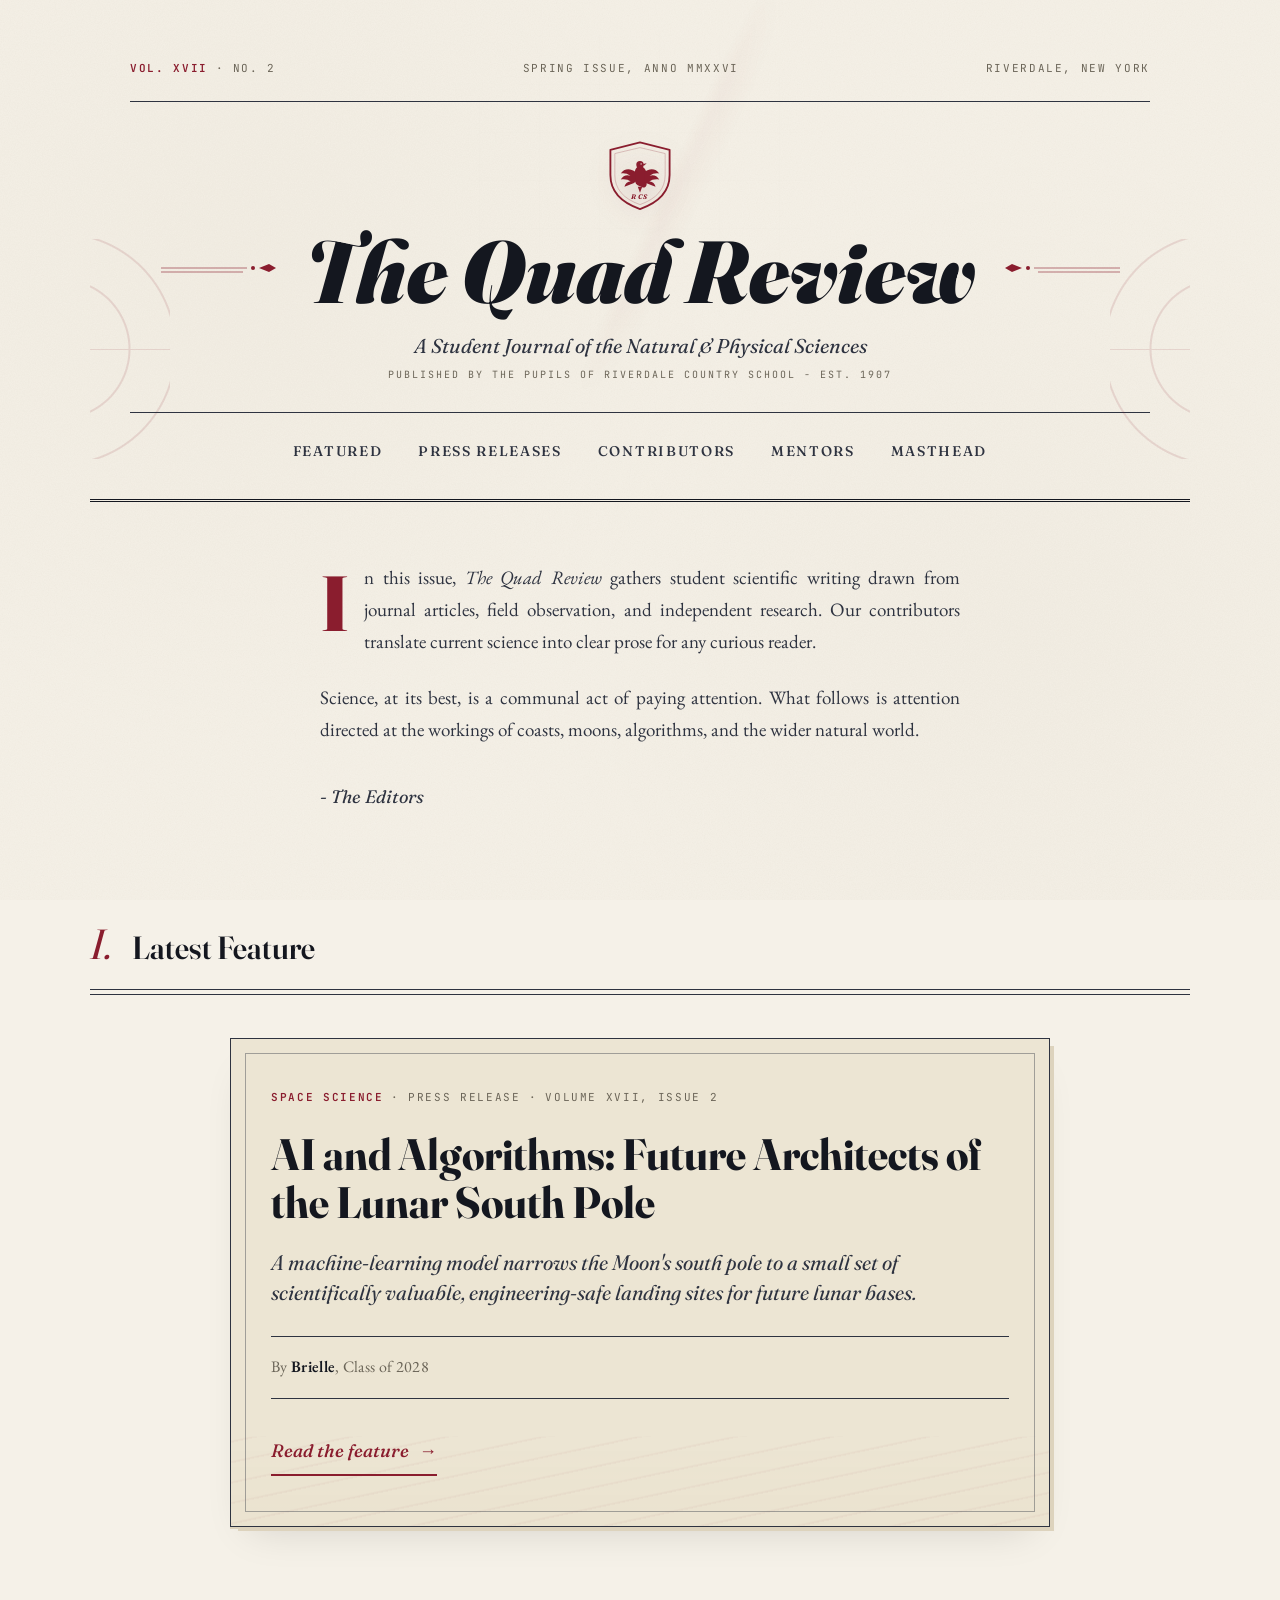
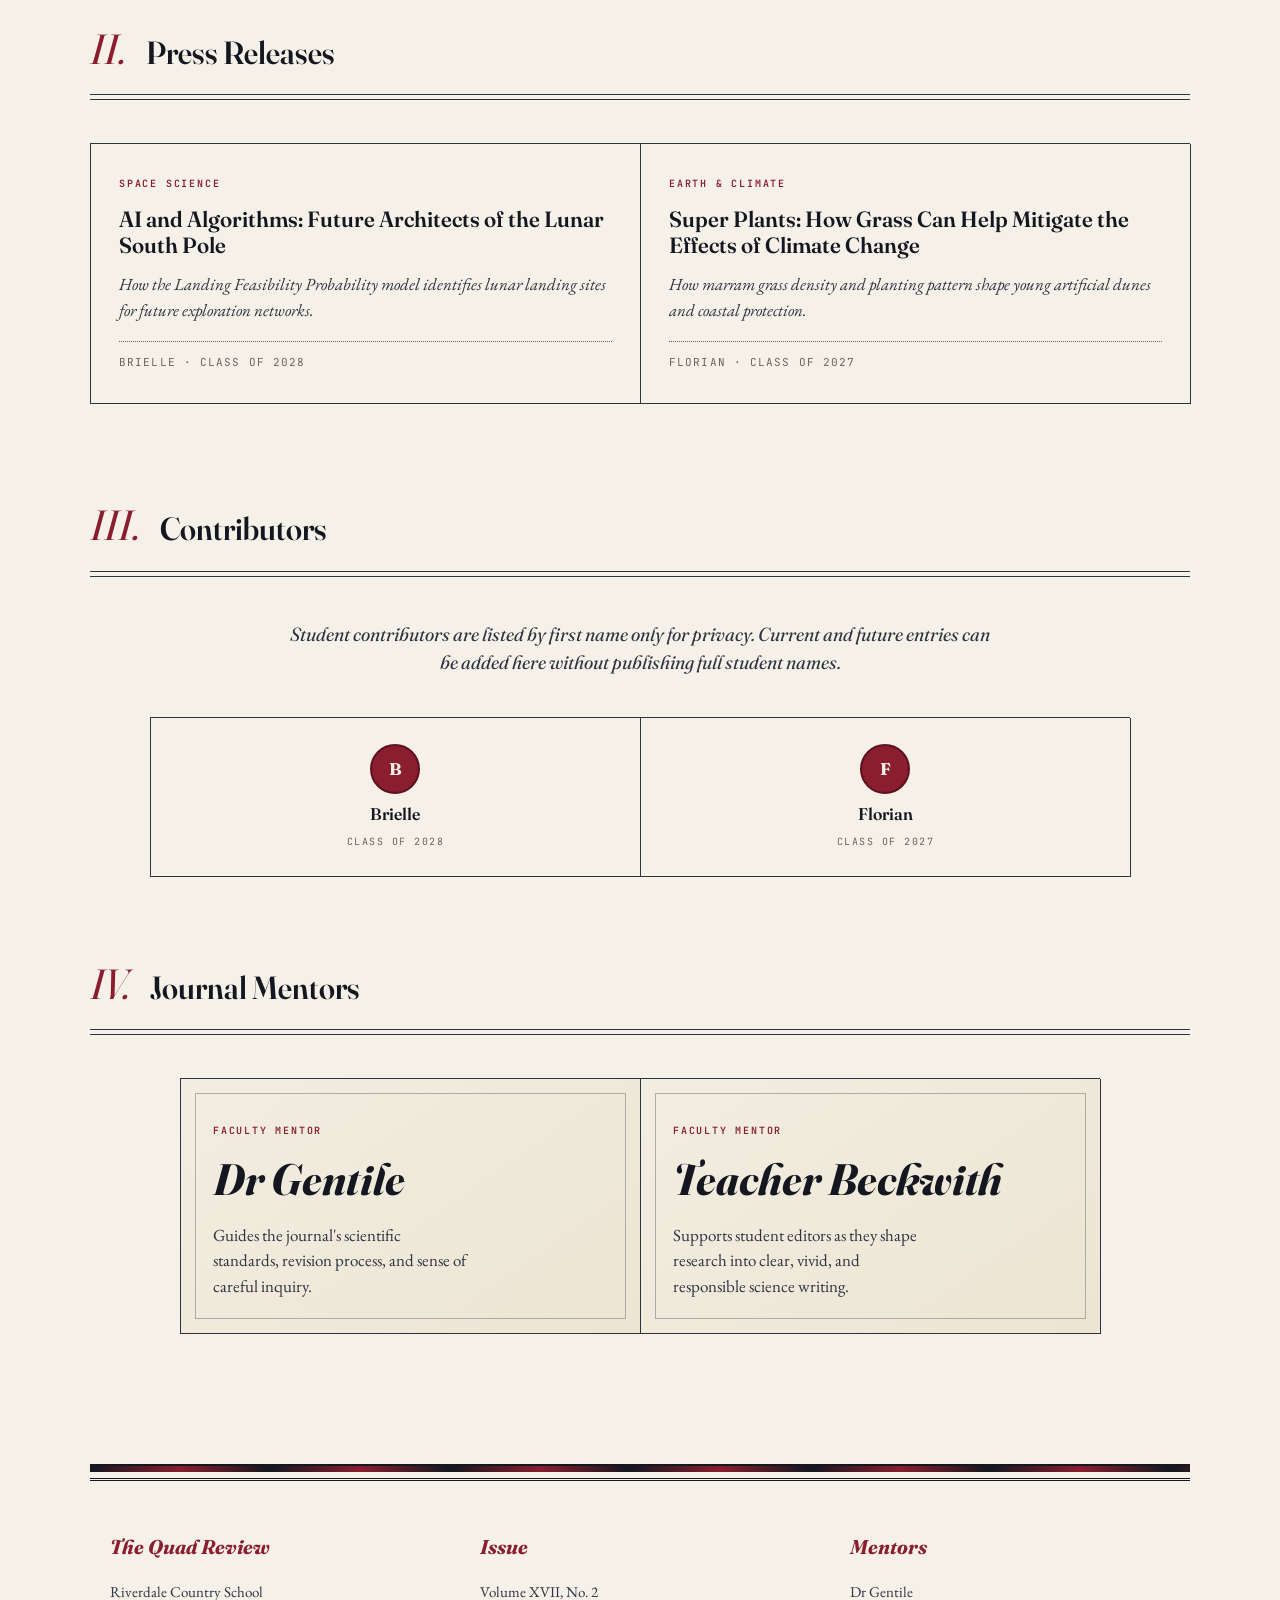
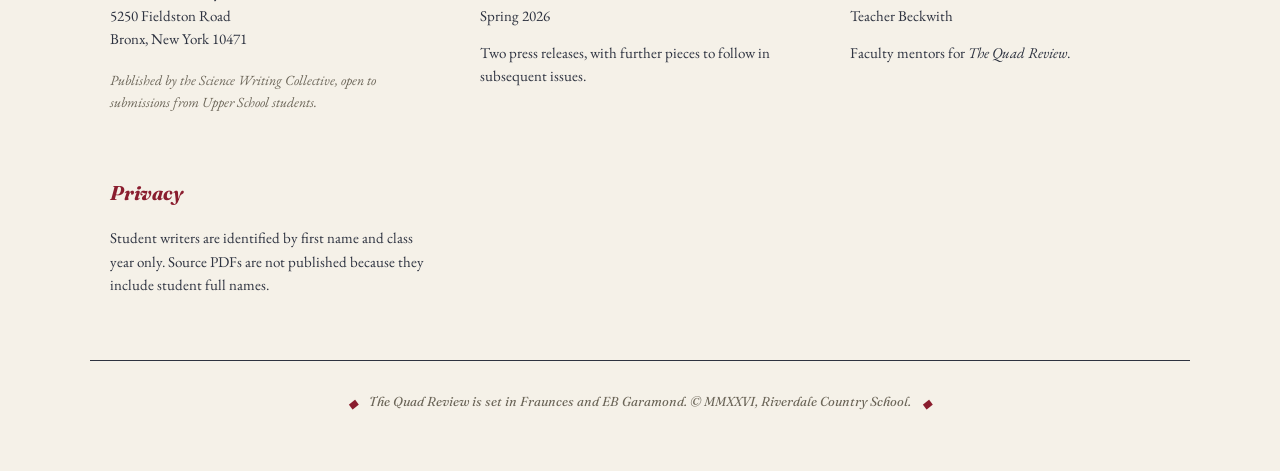
==== commit f0ab38bd: "new stuff" ====
--- a/index.html
+++ b/index.html
@@ -3,18 +3,39 @@
 <head>
 <meta charset="UTF-8" />
 <meta name="viewport" content="width=device-width, initial-scale=1.0" />
-<title>The Quad Review — Riverdale Country School Journal of Science</title>
+<title>The Quad Review - Riverdale Country School Science Writing</title>
+<meta name="description" content="The Quad Review publishes Riverdale Country School student science press releases and research writing, listed by first name only." />
+<meta name="robots" content="index, follow" />
+<link rel="canonical" href="https://bugfixer27.github.io/Riv-Website/" />
+<meta property="og:type" content="website" />
+<meta property="og:title" content="The Quad Review" />
+<meta property="og:description" content="Riverdale Country School student science press releases and research writing." />
+<meta property="og:url" content="https://bugfixer27.github.io/Riv-Website/" />
+<meta property="og:image" content="https://bugfixer27.github.io/Riv-Website/assets/images/lunar-south-pole-lfp-map.jpg" />
+<meta name="twitter:card" content="summary_large_image" />
 <link rel="preconnect" href="https://fonts.googleapis.com">
 <link rel="preconnect" href="https://fonts.gstatic.com" crossorigin>
 <link href="https://fonts.googleapis.com/css2?family=Fraunces:ital,opsz,wght@0,9..144,300;0,9..144,400;0,9..144,500;0,9..144,600;0,9..144,700;0,9..144,800;0,9..144,900;1,9..144,400;1,9..144,500;1,9..144,600&family=EB+Garamond:ital,wght@0,400;0,500;0,600;0,700;1,400;1,500;1,600&family=JetBrains+Mono:wght@400;500;600&display=swap" rel="stylesheet">
 <link rel="stylesheet" href="styles.css">
+<script type="application/ld+json">
+{
+  "@context": "https://schema.org",
+  "@type": "Periodical",
+  "name": "The Quad Review",
+  "description": "A student journal of science writing from Riverdale Country School.",
+  "url": "https://bugfixer27.github.io/Riv-Website/",
+  "publisher": {
+    "@type": "Organization",
+    "name": "Riverdale Country School"
+  }
+}
+</script>
 </head>
 <body>
 
 <div class="paper-texture"></div>
 <div class="ambient-field" aria-hidden="true"></div>
 
-<!-- ============ MASTHEAD ============ -->
 <header class="masthead">
   <div class="masthead-top">
     <div class="masthead-meta left">
@@ -30,35 +51,19 @@
     </div>
   </div>
 
-  <!-- Riverdale Country School falcon crest -->
   <div class="masthead-crest" aria-label="Riverdale Country School falcon crest">
     <svg viewBox="0 0 100 100" xmlns="http://www.w3.org/2000/svg" aria-hidden="true">
-      <!-- Shield -->
-      <path d="M 50 6 L 90 16 L 90 50 Q 90 82 50 96 Q 10 82 10 50 L 10 16 Z"
-            fill="none" stroke="currentColor" stroke-width="2.5" stroke-linejoin="round"/>
-      <!-- Inner shield line -->
-      <path d="M 50 13 L 84 21 L 84 50 Q 84 78 50 90 Q 16 78 16 50 L 16 21 Z"
-            fill="none" stroke="currentColor" stroke-width="0.7" opacity="0.45"/>
-      <!-- Falcon silhouette -->
+      <path d="M 50 6 L 90 16 L 90 50 Q 90 82 50 96 Q 10 82 10 50 L 10 16 Z" fill="none" stroke="currentColor" stroke-width="2.5" stroke-linejoin="round"/>
+      <path d="M 50 13 L 84 21 L 84 50 Q 84 78 50 90 Q 16 78 16 50 L 16 21 Z" fill="none" stroke="currentColor" stroke-width="0.7" opacity="0.45"/>
       <g transform="translate(50 54)">
-        <!-- Body -->
-        <path d="M 0 -16 C -4 -16 -7 -12 -7 -7 L -7 2 C -7 6 -5 9 -1 11 L 4 13 C 7 13 9 11 9 8 L 9 -4 C 9 -10 5 -16 0 -16 Z"
-              fill="currentColor"/>
-        <!-- Head + beak -->
+        <path d="M 0 -16 C -4 -16 -7 -12 -7 -7 L -7 2 C -7 6 -5 9 -1 11 L 4 13 C 7 13 9 11 9 8 L 9 -4 C 9 -10 5 -16 0 -16 Z" fill="currentColor"/>
         <circle cx="0" cy="-18" r="5" fill="currentColor"/>
         <path d="M 4 -19 L 9 -20 L 5 -16 Z" fill="currentColor"/>
-        <!-- Eye notch -->
         <circle cx="1.5" cy="-19" r="0.9" fill="#f5f1e8"/>
-        <!-- Left wing (spread) -->
-        <path d="M -6 -8 C -14 -14 -22 -12 -26 -6 C -22 -7 -17 -6 -13 -3 C -18 -5 -23 -3 -26 2 C -21 1 -16 2 -12 5 C -16 4 -20 7 -21 12 C -15 9 -9 8 -6 5 Z"
-              fill="currentColor"/>
-        <!-- Right wing (spread) -->
-        <path d="M 6 -8 C 14 -14 22 -12 26 -6 C 22 -7 17 -6 13 -3 C 18 -5 23 -3 26 2 C 21 1 16 2 12 5 C 16 4 20 7 21 12 C 15 9 9 8 6 5 Z"
-              fill="currentColor"/>
-        <!-- Tail feathers -->
+        <path d="M -6 -8 C -14 -14 -22 -12 -26 -6 C -22 -7 -17 -6 -13 -3 C -18 -5 -23 -3 -26 2 C -21 1 -16 2 -12 5 C -16 4 -20 7 -21 12 C -15 9 -9 8 -6 5 Z" fill="currentColor"/>
+        <path d="M 6 -8 C 14 -14 22 -12 26 -6 C 22 -7 17 -6 13 -3 C 18 -5 23 -3 26 2 C 21 1 16 2 12 5 C 16 4 20 7 21 12 C 15 9 9 8 6 5 Z" fill="currentColor"/>
         <path d="M -3 12 L 0 20 L 3 12 Z" fill="currentColor"/>
       </g>
-      <!-- Banner with initials -->
       <text x="50" y="82" text-anchor="middle" font-family="Fraunces, serif" font-style="italic" font-weight="700" font-size="9" fill="currentColor" letter-spacing="2">RCS</text>
     </svg>
   </div>
@@ -84,113 +89,98 @@
   </div>
 
   <p class="journal-subtitle"><em>A Student Journal of the Natural &amp; Physical Sciences</em></p>
-  <p class="journal-tagline">Published by the pupils of Riverdale Country School — Est. 1907</p>
-
-  <nav class="masthead-nav">
+  <p class="journal-tagline">Published by the pupils of Riverdale Country School - Est. 1907</p>
+
+  <nav class="masthead-nav" aria-label="Site sections">
     <a href="#featured">Featured</a>
+    <a href="#press-releases">Press Releases</a>
     <a href="#contributors">Contributors</a>
     <a href="#mentors">Mentors</a>
     <a href="#masthead-info">Masthead</a>
   </nav>
 </header>
 
-<!-- ============ EDITOR'S NOTE ============ -->
 <section class="editors-note">
   <div class="drop-cap-container">
-    <p><span class="drop-cap">I</span>n this, our second issue of the academic year, <em>The Quad Review</em> gathers student scientific writing drawn from laboratory notebooks, field observation, and independent research. We have asked our contributors — all current juniors and seniors — to translate their work into prose intelligible to any curious reader. The result, we believe, speaks for itself.</p>
-    <p>Science, at its best, is a communal act of paying attention. What follows is attention — careful, patient, occasionally humorous — directed at the quiet workings of the natural world.</p>
-    <p class="signoff">— The Editors</p>
-  </div>
-</section>
-
-<!-- ============ FEATURED ARTICLE ============ -->
+    <p><span class="drop-cap">I</span>n this issue, <em>The Quad Review</em> gathers student scientific writing drawn from journal articles, field observation, and independent research. Our contributors translate current science into clear prose for any curious reader.</p>
+    <p>Science, at its best, is a communal act of paying attention. What follows is attention directed at the workings of coasts, moons, algorithms, and the wider natural world.</p>
+    <p class="signoff">- The Editors</p>
+  </div>
+</section>
+
 <section id="featured" class="section-block">
   <div class="section-header">
     <span class="section-numeral">I.</span>
-    <h2 class="section-title">Lead Feature</h2>
+    <h2 class="section-title">Latest Feature</h2>
     <div class="section-rule"></div>
   </div>
 
   <article class="feature-article">
     <div class="feature-meta">
-      <span class="article-category">Earth &amp; Climate</span>
+      <span class="article-category">Space Science</span>
       <span class="article-dot">·</span>
       <span>Press Release</span>
       <span class="article-dot">·</span>
       <span>Volume XVII, Issue 2</span>
     </div>
-    <h3 class="feature-title">Super Plants: How Grass Can Help Mitigate the Effects of Climate Change</h3>
-    <p class="feature-deck">A close look at marram grass, shifting sand, and the surprisingly architectural choices that decide whether a dune survives the next storm — or disappears into the sea.</p>
+    <h3 class="feature-title">AI and Algorithms: Future Architects of the Lunar South Pole</h3>
+    <p class="feature-deck">A machine-learning model narrows the Moon's south pole to a small set of scientifically valuable, engineering-safe landing sites for future lunar bases.</p>
     <div class="feature-byline">
-      <span>By <a href="bio-florian.html"><strong>Florian</strong></a>, Class of 2027</span>
-    </div>
-    <a href="super-plants.html" class="read-article-btn">Read the feature <span>→</span></a>
+      <span>By <strong>Brielle</strong>, Class of 2028</span>
+    </div>
+    <a href="ai-lunar-south-pole.html" class="read-article-btn">Read the feature <span aria-hidden="true">→</span></a>
   </article>
 </section>
 
-<!-- ============ CONTRIBUTORS ============ -->
+<section id="press-releases" class="section-block">
+  <div class="section-header">
+    <span class="section-numeral">II.</span>
+    <h2 class="section-title">Press Releases</h2>
+    <div class="section-rule"></div>
+  </div>
+
+  <div class="article-grid">
+    <article class="article-card">
+      <span class="card-category">Space Science</span>
+      <h3 class="card-title"><a href="ai-lunar-south-pole.html">AI and Algorithms: Future Architects of the Lunar South Pole</a></h3>
+      <p class="card-deck">How the Landing Feasibility Probability model identifies lunar landing sites for future exploration networks.</p>
+      <p class="card-byline">Brielle · Class of 2028</p>
+    </article>
+    <article class="article-card">
+      <span class="card-category">Earth &amp; Climate</span>
+      <h3 class="card-title"><a href="super-plants.html">Super Plants: How Grass Can Help Mitigate the Effects of Climate Change</a></h3>
+      <p class="card-deck">How marram grass density and planting pattern shape young artificial dunes and coastal protection.</p>
+      <p class="card-byline">Florian · Class of 2027</p>
+    </article>
+  </div>
+</section>
+
 <section id="contributors" class="section-block">
   <div class="section-header">
-    <span class="section-numeral">II.</span>
+    <span class="section-numeral">III.</span>
     <h2 class="section-title">Contributors</h2>
     <div class="section-rule"></div>
   </div>
 
-  <p class="contributors-intro">The pupils of Riverdale Country School whose writing, editing, and research make this journal possible. Select a name to read more.</p>
+  <p class="contributors-intro">Student contributors are listed by first name only for privacy. Current and future entries can be added here without publishing full student names.</p>
 
   <div class="contributor-grid">
-    <a class="contributor-card" href="bio-austin.html">
-      <span class="contributor-initials">A</span>
-      <span class="contributor-name">Austin</span>
-      <span class="contributor-class">Class of 2027</span>
-    </a>
-    <a class="contributor-card" href="bio-brielle.html">
+    <div class="contributor-card">
       <span class="contributor-initials">B</span>
       <span class="contributor-name">Brielle</span>
       <span class="contributor-class">Class of 2028</span>
-    </a>
-    <a class="contributor-card" href="bio-brayden.html">
-      <span class="contributor-initials">B</span>
-      <span class="contributor-name">Brayden</span>
-      <span class="contributor-class">Class of 2028</span>
-    </a>
-    <a class="contributor-card" href="bio-cole.html">
-      <span class="contributor-initials">C</span>
-      <span class="contributor-name">Cole</span>
-      <span class="contributor-class">Class of 2028</span>
-    </a>
-    <a class="contributor-card" href="bio-ella.html">
-      <span class="contributor-initials">E</span>
-      <span class="contributor-name">Ella</span>
-      <span class="contributor-class">Class of 2027</span>
-    </a>
-    <a class="contributor-card" href="bio-florian.html">
+    </div>
+    <div class="contributor-card">
       <span class="contributor-initials">F</span>
       <span class="contributor-name">Florian</span>
       <span class="contributor-class">Class of 2027</span>
-    </a>
-    <a class="contributor-card" href="bio-luke.html">
-      <span class="contributor-initials">L</span>
-      <span class="contributor-name">Luke</span>
-      <span class="contributor-class">Class of 2027</span>
-    </a>
-    <a class="contributor-card" href="bio-lucas.html">
-      <span class="contributor-initials">L</span>
-      <span class="contributor-name">Lucas</span>
-      <span class="contributor-class">Class of 2028</span>
-    </a>
-    <a class="contributor-card" href="bio-william.html">
-      <span class="contributor-initials">W</span>
-      <span class="contributor-name">William</span>
-      <span class="contributor-class">Class of 2028</span>
-    </a>
-  </div>
-</section>
-
-<!-- ============ MENTORS ============ -->
+    </div>
+  </div>
+</section>
+
 <section id="mentors" class="section-block mentors-section">
   <div class="section-header">
-    <span class="section-numeral">III.</span>
+    <span class="section-numeral">IV.</span>
     <h2 class="section-title">Journal Mentors</h2>
     <div class="section-rule"></div>
   </div>
@@ -209,19 +199,18 @@
   </div>
 </section>
 
-<!-- ============ MASTHEAD INFO ============ -->
 <footer id="masthead-info" class="footer">
   <div class="footer-rule"></div>
   <div class="footer-grid">
     <div>
       <h4 class="footer-head">The Quad Review</h4>
       <p>Riverdale Country School<br>5250 Fieldston Road<br>Bronx, New York 10471</p>
-      <p class="footer-note">Published by the Science Writing Collective, open to submissions from all Upper School students.</p>
+      <p class="footer-note">Published by the Science Writing Collective, open to submissions from Upper School students.</p>
     </div>
     <div>
       <h4 class="footer-head">Issue</h4>
       <p>Volume XVII, No. 2<br>Spring 2026</p>
-      <p>One feature article, with further pieces to follow in subsequent issues.</p>
+      <p>Two press releases, with further pieces to follow in subsequent issues.</p>
     </div>
     <div>
       <h4 class="footer-head">Mentors</h4>
@@ -229,8 +218,8 @@
       <p>Faculty mentors for <em>The Quad Review</em>.</p>
     </div>
     <div>
-      <h4 class="footer-head">Contribute</h4>
-      <p>Pupils interested in contributing are invited to speak with the editors or review the submission guidelines posted outside the Science Department office.</p>
+      <h4 class="footer-head">Privacy</h4>
+      <p>Student writers are identified by first name and class year only. Source PDFs are not published because they include student full names.</p>
     </div>
   </div>
   <p class="colophon">
--- a/styles.css
+++ b/styles.css
@@ -490,9 +490,9 @@
 
 .read-article-btn:focus-visible,
 .masthead-nav a:focus-visible,
-.contributor-card:focus-visible,
 .article-back:focus-visible,
-.bio-nav a:focus-visible {
+.bio-nav a:focus-visible,
+.card-title a:focus-visible {
   outline: 2px solid var(--gold);
   outline-offset: 5px;
 }
@@ -990,6 +990,11 @@
 
 .article-body em { color: var(--ink-soft); }
 
+.article-body sup {
+  font-size: 0.7em;
+  line-height: 0;
+}
+
 .article-body blockquote {
   border-left: 3px solid var(--accent);
   padding: 8px 0 8px 28px;
@@ -1076,6 +1081,46 @@
   display: block;
   max-width: 600px;
   margin: 0 auto;
+}
+
+.article-figure img {
+  display: block;
+  width: 100%;
+  height: auto;
+  max-width: 680px;
+  margin: 0 auto;
+  border: 1px solid rgba(46, 51, 64, 0.22);
+}
+
+.article-figure.narrow img {
+  max-width: 360px;
+}
+
+.article-figure.wide {
+  margin-left: -80px;
+  margin-right: -80px;
+}
+
+.article-figure.wide img {
+  max-width: 900px;
+}
+
+.works-cited {
+  margin-top: 3em;
+  padding-top: 1.8em;
+  border-top: 3px double var(--ink);
+}
+
+.works-cited h2 {
+  margin-top: 0;
+}
+
+.works-cited p {
+  font-size: 16px;
+  line-height: 1.45;
+  text-align: left;
+  overflow-wrap: anywhere;
+  color: var(--ink-soft);
 }
 
 .article-footer {
@@ -1337,7 +1382,8 @@
   .masthead-nav a { font-size: 12px; }
   .editors-note, .section-block { padding: 30px 22px; }
   .feature-article { padding: 32px 22px; }
-  .article-figure { margin: 2em 0; padding: 20px; }
+  .article-figure,
+  .article-figure.wide { margin: 2em 0; padding: 20px; }
   .article-page, .bio-page { padding: 40px 22px 60px; }
   .article-body p:first-of-type::first-letter {
     font-size: 56px;
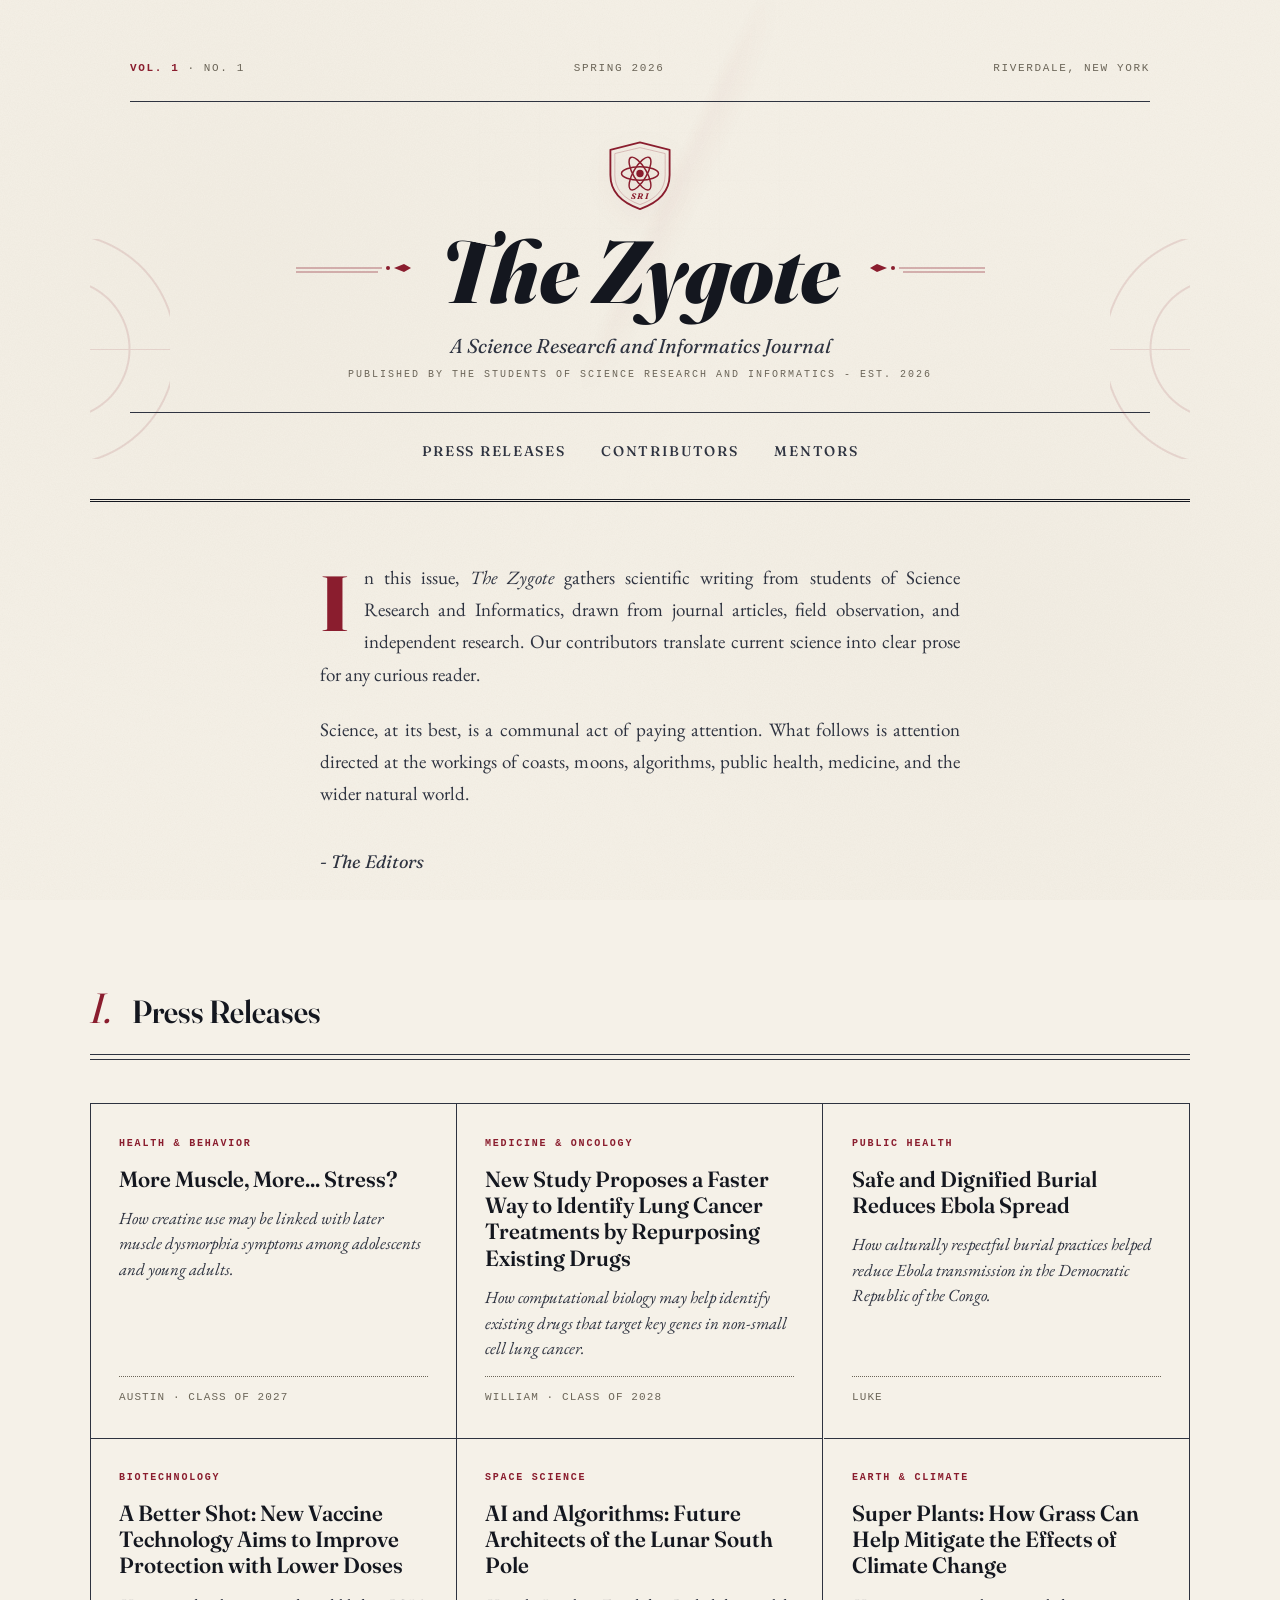
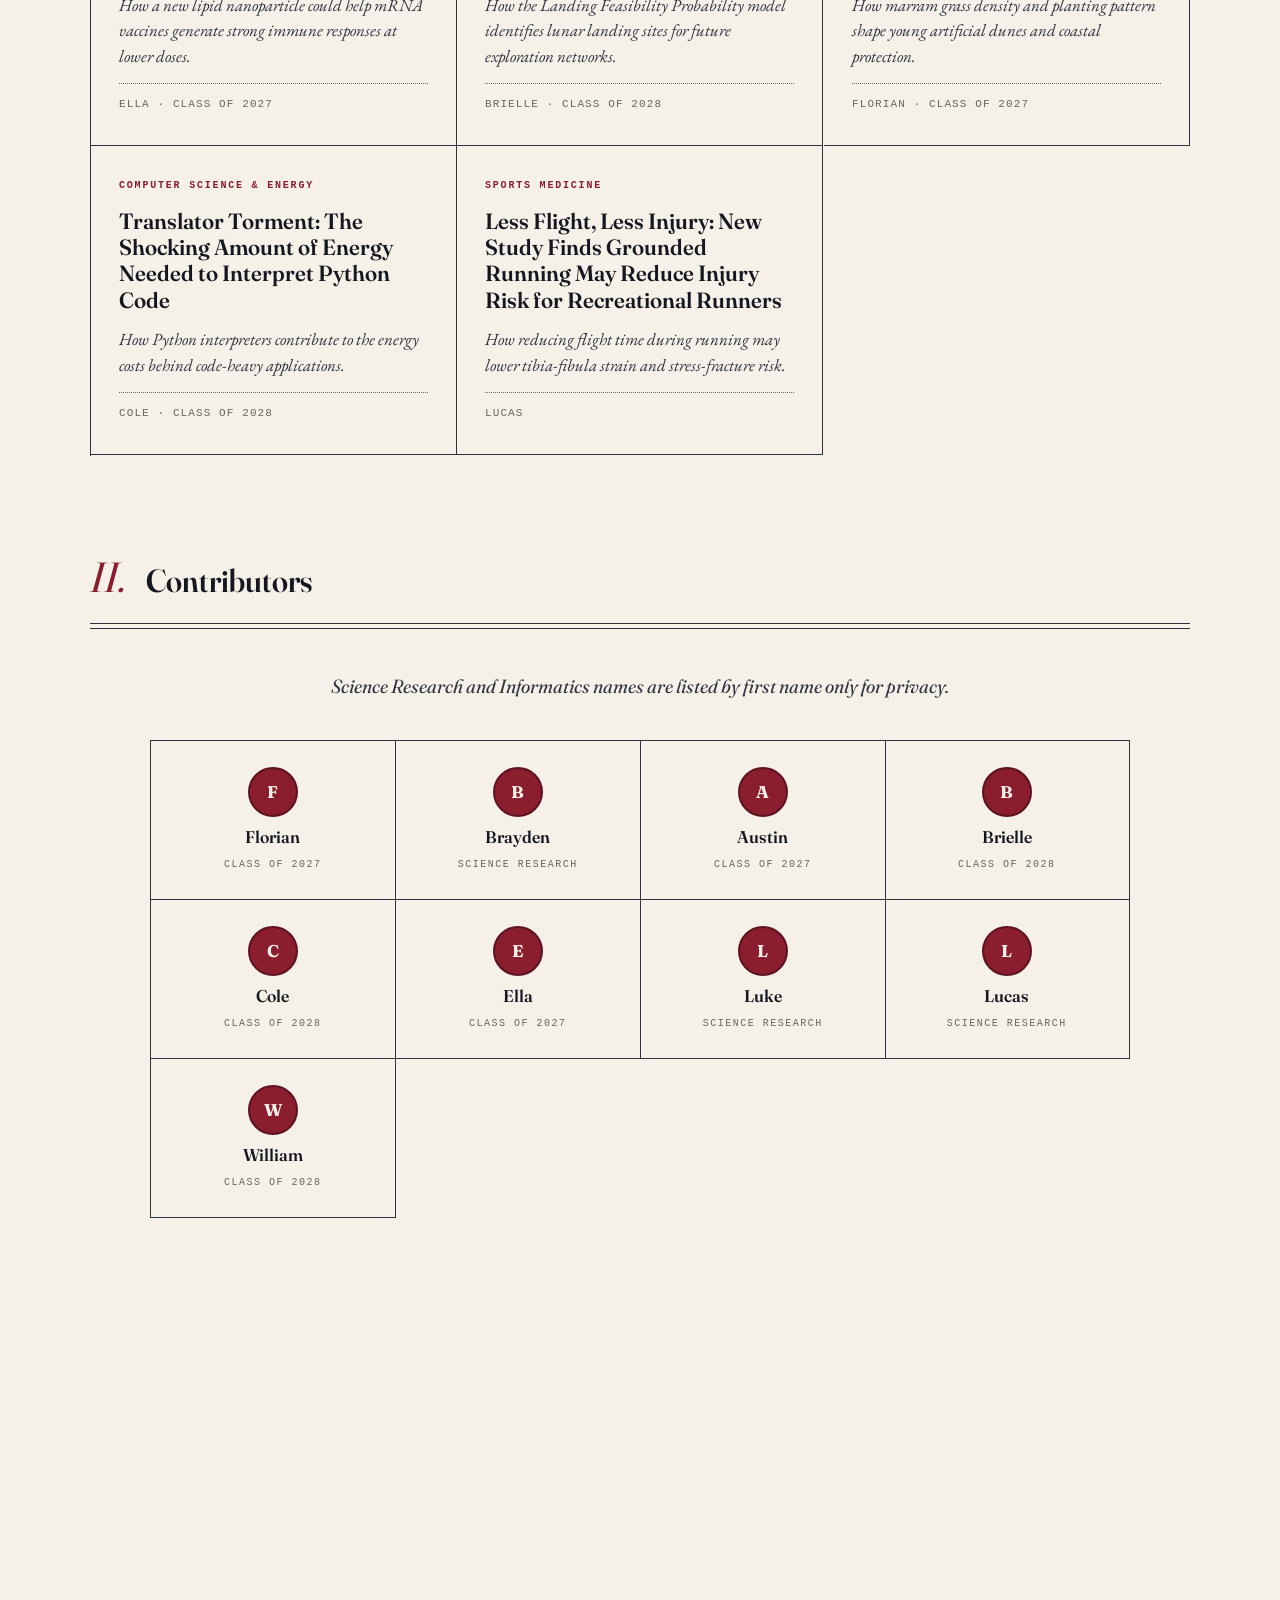
==== commit 91cb63bb: "changes" ====
--- a/index.html
+++ b/index.html
@@ -3,26 +3,27 @@
 <head>
 <meta charset="UTF-8" />
 <meta name="viewport" content="width=device-width, initial-scale=1.0" />
-<title>The Quad Review - Riverdale Country School Science Writing</title>
-<meta name="description" content="The Quad Review publishes Riverdale Country School student science press releases and research writing, listed by first name only." />
+<title>The Zygote - Science Research and Informatics</title>
+<meta name="description" content="The Zygote publishes Science Research and Informatics press releases and research writing, listed by first name only." />
 <meta name="robots" content="index, follow" />
 <link rel="canonical" href="https://bugfixer27.github.io/Riv-Website/" />
 <meta property="og:type" content="website" />
-<meta property="og:title" content="The Quad Review" />
-<meta property="og:description" content="Riverdale Country School student science press releases and research writing." />
+<meta property="og:title" content="The Zygote" />
+<meta property="og:description" content="Science Research and Informatics press releases and research writing." />
 <meta property="og:url" content="https://bugfixer27.github.io/Riv-Website/" />
 <meta property="og:image" content="https://bugfixer27.github.io/Riv-Website/assets/images/lunar-south-pole-lfp-map.jpg" />
 <meta name="twitter:card" content="summary_large_image" />
 <link rel="preconnect" href="https://fonts.googleapis.com">
 <link rel="preconnect" href="https://fonts.gstatic.com" crossorigin>
-<link href="https://fonts.googleapis.com/css2?family=Fraunces:ital,opsz,wght@0,9..144,300;0,9..144,400;0,9..144,500;0,9..144,600;0,9..144,700;0,9..144,800;0,9..144,900;1,9..144,400;1,9..144,500;1,9..144,600&family=EB+Garamond:ital,wght@0,400;0,500;0,600;0,700;1,400;1,500;1,600&family=JetBrains+Mono:wght@400;500;600&display=swap" rel="stylesheet">
+<link rel="preload" as="style" href="https://fonts.googleapis.com/css2?family=Fraunces:ital,opsz,wght@0,9..144,400;0,9..144,600;0,9..144,700;0,9..144,800;1,9..144,400;1,9..144,600;1,9..144,700&family=EB+Garamond:ital,wght@0,400;0,500;0,600;1,400;1,500&display=swap" onload="this.onload=null;this.rel='stylesheet'">
+<noscript><link href="https://fonts.googleapis.com/css2?family=Fraunces:ital,opsz,wght@0,9..144,400;0,9..144,600;0,9..144,700;0,9..144,800;1,9..144,400;1,9..144,600;1,9..144,700&family=EB+Garamond:ital,wght@0,400;0,500;0,600;1,400;1,500&display=swap" rel="stylesheet"></noscript>
 <link rel="stylesheet" href="styles.css">
 <script type="application/ld+json">
 {
   "@context": "https://schema.org",
   "@type": "Periodical",
-  "name": "The Quad Review",
-  "description": "A student journal of science writing from Riverdale Country School.",
+  "name": "The Zygote",
+  "description": "A Science Research and Informatics journal of science writing from Riverdale Country School.",
   "url": "https://bugfixer27.github.io/Riv-Website/",
   "publisher": {
     "@type": "Organization",
@@ -39,32 +40,27 @@
 <header class="masthead">
   <div class="masthead-top">
     <div class="masthead-meta left">
-      <span class="meta-label">Vol. XVII</span>
+      <span class="meta-label">Vol. 1</span>
       <span class="meta-divider">·</span>
-      <span>No. 2</span>
+      <span>No. 1</span>
     </div>
     <div class="masthead-meta center">
-      <span>Spring Issue, Anno MMXXVI</span>
+      <span>Spring 2026</span>
     </div>
     <div class="masthead-meta right">
       <span>Riverdale, New York</span>
     </div>
   </div>
 
-  <div class="masthead-crest" aria-label="Riverdale Country School falcon crest">
+  <div class="masthead-crest" aria-label="Science Research and Informatics crest">
     <svg viewBox="0 0 100 100" xmlns="http://www.w3.org/2000/svg" aria-hidden="true">
       <path d="M 50 6 L 90 16 L 90 50 Q 90 82 50 96 Q 10 82 10 50 L 10 16 Z" fill="none" stroke="currentColor" stroke-width="2.5" stroke-linejoin="round"/>
       <path d="M 50 13 L 84 21 L 84 50 Q 84 78 50 90 Q 16 78 16 50 L 16 21 Z" fill="none" stroke="currentColor" stroke-width="0.7" opacity="0.45"/>
-      <g transform="translate(50 54)">
-        <path d="M 0 -16 C -4 -16 -7 -12 -7 -7 L -7 2 C -7 6 -5 9 -1 11 L 4 13 C 7 13 9 11 9 8 L 9 -4 C 9 -10 5 -16 0 -16 Z" fill="currentColor"/>
-        <circle cx="0" cy="-18" r="5" fill="currentColor"/>
-        <path d="M 4 -19 L 9 -20 L 5 -16 Z" fill="currentColor"/>
-        <circle cx="1.5" cy="-19" r="0.9" fill="#f5f1e8"/>
-        <path d="M -6 -8 C -14 -14 -22 -12 -26 -6 C -22 -7 -17 -6 -13 -3 C -18 -5 -23 -3 -26 2 C -21 1 -16 2 -12 5 C -16 4 -20 7 -21 12 C -15 9 -9 8 -6 5 Z" fill="currentColor"/>
-        <path d="M 6 -8 C 14 -14 22 -12 26 -6 C 22 -7 17 -6 13 -3 C 18 -5 23 -3 26 2 C 21 1 16 2 12 5 C 16 4 20 7 21 12 C 15 9 9 8 6 5 Z" fill="currentColor"/>
-        <path d="M -3 12 L 0 20 L 3 12 Z" fill="currentColor"/>
-      </g>
-      <text x="50" y="82" text-anchor="middle" font-family="Fraunces, serif" font-style="italic" font-weight="700" font-size="9" fill="currentColor" letter-spacing="2">RCS</text>
+      <circle cx="50" cy="48" r="5" fill="currentColor"/>
+      <ellipse cx="50" cy="48" rx="25" ry="9" fill="none" stroke="currentColor" stroke-width="2"/>
+      <ellipse cx="50" cy="48" rx="25" ry="9" fill="none" stroke="currentColor" stroke-width="2" transform="rotate(60 50 48)"/>
+      <ellipse cx="50" cy="48" rx="25" ry="9" fill="none" stroke="currentColor" stroke-width="2" transform="rotate(-60 50 48)"/>
+      <text x="50" y="82" text-anchor="middle" font-family="Fraunces, serif" font-style="italic" font-weight="700" font-size="11" fill="currentColor" letter-spacing="2">SRI</text>
     </svg>
   </div>
 
@@ -77,7 +73,7 @@
         <path d="M 98 11 L 108 7 L 115 11 L 108 15 Z" fill="currentColor"/>
       </svg>
     </div>
-    <h1 class="journal-title">The Quad Review</h1>
+    <h1 class="journal-title">The Zygote</h1>
     <div class="ornament-wing right">
       <svg viewBox="0 0 120 22" xmlns="http://www.w3.org/2000/svg" aria-hidden="true">
         <path d="M 22 11 L 12 7 L 5 11 L 12 15 Z" fill="currentColor"/>
@@ -88,58 +84,56 @@
     </div>
   </div>
 
-  <p class="journal-subtitle"><em>A Student Journal of the Natural &amp; Physical Sciences</em></p>
-  <p class="journal-tagline">Published by the pupils of Riverdale Country School - Est. 1907</p>
+  <p class="journal-subtitle"><em>A Science Research and Informatics Journal</em></p>
+  <p class="journal-tagline">Published by the students of Science Research and Informatics - Est. 2026</p>
 
   <nav class="masthead-nav" aria-label="Site sections">
-    <a href="#featured">Featured</a>
     <a href="#press-releases">Press Releases</a>
     <a href="#contributors">Contributors</a>
     <a href="#mentors">Mentors</a>
-    <a href="#masthead-info">Masthead</a>
   </nav>
 </header>
 
 <section class="editors-note">
   <div class="drop-cap-container">
-    <p><span class="drop-cap">I</span>n this issue, <em>The Quad Review</em> gathers student scientific writing drawn from journal articles, field observation, and independent research. Our contributors translate current science into clear prose for any curious reader.</p>
-    <p>Science, at its best, is a communal act of paying attention. What follows is attention directed at the workings of coasts, moons, algorithms, and the wider natural world.</p>
+    <p><span class="drop-cap">I</span>n this issue, <em>The Zygote</em> gathers scientific writing from students of Science Research and Informatics, drawn from journal articles, field observation, and independent research. Our contributors translate current science into clear prose for any curious reader.</p>
+    <p>Science, at its best, is a communal act of paying attention. What follows is attention directed at the workings of coasts, moons, algorithms, public health, medicine, and the wider natural world.</p>
     <p class="signoff">- The Editors</p>
   </div>
 </section>
 
-<section id="featured" class="section-block">
+<section id="press-releases" class="section-block">
   <div class="section-header">
     <span class="section-numeral">I.</span>
-    <h2 class="section-title">Latest Feature</h2>
-    <div class="section-rule"></div>
-  </div>
-
-  <article class="feature-article">
-    <div class="feature-meta">
-      <span class="article-category">Space Science</span>
-      <span class="article-dot">·</span>
-      <span>Press Release</span>
-      <span class="article-dot">·</span>
-      <span>Volume XVII, Issue 2</span>
-    </div>
-    <h3 class="feature-title">AI and Algorithms: Future Architects of the Lunar South Pole</h3>
-    <p class="feature-deck">A machine-learning model narrows the Moon's south pole to a small set of scientifically valuable, engineering-safe landing sites for future lunar bases.</p>
-    <div class="feature-byline">
-      <span>By <strong>Brielle</strong>, Class of 2028</span>
-    </div>
-    <a href="ai-lunar-south-pole.html" class="read-article-btn">Read the feature <span aria-hidden="true">→</span></a>
-  </article>
-</section>
-
-<section id="press-releases" class="section-block">
-  <div class="section-header">
-    <span class="section-numeral">II.</span>
     <h2 class="section-title">Press Releases</h2>
     <div class="section-rule"></div>
   </div>
 
   <div class="article-grid">
+    <article class="article-card">
+      <span class="card-category">Health &amp; Behavior</span>
+      <h3 class="card-title"><a href="more-muscle-more-stress.html">More Muscle, More... Stress?</a></h3>
+      <p class="card-deck">How creatine use may be linked with later muscle dysmorphia symptoms among adolescents and young adults.</p>
+      <p class="card-byline">Austin · Class of 2027</p>
+    </article>
+    <article class="article-card">
+      <span class="card-category">Medicine &amp; Oncology</span>
+      <h3 class="card-title"><a href="lung-cancer-drug-repurposing.html">New Study Proposes a Faster Way to Identify Lung Cancer Treatments by Repurposing Existing Drugs</a></h3>
+      <p class="card-deck">How computational biology may help identify existing drugs that target key genes in non-small cell lung cancer.</p>
+      <p class="card-byline">William · Class of 2028</p>
+    </article>
+    <article class="article-card">
+      <span class="card-category">Public Health</span>
+      <h3 class="card-title"><a href="safe-dignified-burial-ebola.html">Safe and Dignified Burial Reduces Ebola Spread</a></h3>
+      <p class="card-deck">How culturally respectful burial practices helped reduce Ebola transmission in the Democratic Republic of the Congo.</p>
+      <p class="card-byline">Luke</p>
+    </article>
+    <article class="article-card">
+      <span class="card-category">Biotechnology</span>
+      <h3 class="card-title"><a href="better-shot-mrna-vaccine.html">A Better Shot: New Vaccine Technology Aims to Improve Protection with Lower Doses</a></h3>
+      <p class="card-deck">How a new lipid nanoparticle could help mRNA vaccines generate strong immune responses at lower doses.</p>
+      <p class="card-byline">Ella · Class of 2027</p>
+    </article>
     <article class="article-card">
       <span class="card-category">Space Science</span>
       <h3 class="card-title"><a href="ai-lunar-south-pole.html">AI and Algorithms: Future Architects of the Lunar South Pole</a></h3>
@@ -152,35 +146,82 @@
       <p class="card-deck">How marram grass density and planting pattern shape young artificial dunes and coastal protection.</p>
       <p class="card-byline">Florian · Class of 2027</p>
     </article>
+    <article class="article-card">
+      <span class="card-category">Computer Science &amp; Energy</span>
+      <h3 class="card-title"><a href="translator-torment-python-energy.html">Translator Torment: The Shocking Amount of Energy Needed to Interpret Python Code</a></h3>
+      <p class="card-deck">How Python interpreters contribute to the energy costs behind code-heavy applications.</p>
+      <p class="card-byline">Cole · Class of 2028</p>
+    </article>
+    <article class="article-card">
+      <span class="card-category">Sports Medicine</span>
+      <h3 class="card-title"><a href="less-flight-less-injury.html">Less Flight, Less Injury: New Study Finds Grounded Running May Reduce Injury Risk for Recreational Runners</a></h3>
+      <p class="card-deck">How reducing flight time during running may lower tibia-fibula strain and stress-fracture risk.</p>
+      <p class="card-byline">Lucas</p>
+    </article>
   </div>
 </section>
 
 <section id="contributors" class="section-block">
   <div class="section-header">
-    <span class="section-numeral">III.</span>
+    <span class="section-numeral">II.</span>
     <h2 class="section-title">Contributors</h2>
     <div class="section-rule"></div>
   </div>
 
-  <p class="contributors-intro">Student contributors are listed by first name only for privacy. Current and future entries can be added here without publishing full student names.</p>
+  <p class="contributors-intro">Science Research and Informatics names are listed by first name only for privacy.</p>
 
   <div class="contributor-grid">
+    <div class="contributor-card">
+      <span class="contributor-initials">F</span>
+      <span class="contributor-name">Florian</span>
+      <span class="contributor-class">Class of 2027</span>
+    </div>
+    <div class="contributor-card">
+      <span class="contributor-initials">B</span>
+      <span class="contributor-name">Brayden</span>
+      <span class="contributor-class">Science Research</span>
+    </div>
+    <div class="contributor-card">
+      <span class="contributor-initials">A</span>
+      <span class="contributor-name">Austin</span>
+      <span class="contributor-class">Class of 2027</span>
+    </div>
     <div class="contributor-card">
       <span class="contributor-initials">B</span>
       <span class="contributor-name">Brielle</span>
       <span class="contributor-class">Class of 2028</span>
     </div>
     <div class="contributor-card">
-      <span class="contributor-initials">F</span>
-      <span class="contributor-name">Florian</span>
+      <span class="contributor-initials">C</span>
+      <span class="contributor-name">Cole</span>
+      <span class="contributor-class">Class of 2028</span>
+    </div>
+    <div class="contributor-card">
+      <span class="contributor-initials">E</span>
+      <span class="contributor-name">Ella</span>
       <span class="contributor-class">Class of 2027</span>
+    </div>
+    <div class="contributor-card">
+      <span class="contributor-initials">L</span>
+      <span class="contributor-name">Luke</span>
+      <span class="contributor-class">Science Research</span>
+    </div>
+    <div class="contributor-card">
+      <span class="contributor-initials">L</span>
+      <span class="contributor-name">Lucas</span>
+      <span class="contributor-class">Science Research</span>
+    </div>
+    <div class="contributor-card">
+      <span class="contributor-initials">W</span>
+      <span class="contributor-name">William</span>
+      <span class="contributor-class">Class of 2028</span>
     </div>
   </div>
 </section>
 
 <section id="mentors" class="section-block mentors-section">
   <div class="section-header">
-    <span class="section-numeral">IV.</span>
+    <span class="section-numeral">III.</span>
     <h2 class="section-title">Journal Mentors</h2>
     <div class="section-rule"></div>
   </div>
@@ -188,13 +229,13 @@
   <div class="mentor-ledger">
     <article class="mentor-card">
       <span class="mentor-kicker">Faculty Mentor</span>
-      <h3>Dr Gentile</h3>
+      <h3>Danny</h3>
       <p>Guides the journal's scientific standards, revision process, and sense of careful inquiry.</p>
     </article>
     <article class="mentor-card">
       <span class="mentor-kicker">Faculty Mentor</span>
-      <h3>Teacher Beckwith</h3>
-      <p>Supports student editors as they shape research into clear, vivid, and responsible science writing.</p>
+      <h3>Lee</h3>
+      <p>Supports students of SRI as they shape research into clear, vivid, and responsible science writing.</p>
     </article>
   </div>
 </section>
@@ -203,28 +244,28 @@
   <div class="footer-rule"></div>
   <div class="footer-grid">
     <div>
-      <h4 class="footer-head">The Quad Review</h4>
+      <h4 class="footer-head">The Zygote</h4>
       <p>Riverdale Country School<br>5250 Fieldston Road<br>Bronx, New York 10471</p>
-      <p class="footer-note">Published by the Science Writing Collective, open to submissions from Upper School students.</p>
+      <p class="footer-note">Published by students of Science Research and Informatics.</p>
     </div>
     <div>
       <h4 class="footer-head">Issue</h4>
-      <p>Volume XVII, No. 2<br>Spring 2026</p>
-      <p>Two press releases, with further pieces to follow in subsequent issues.</p>
+      <p>Volume 1, No. 1<br>Spring 2026</p>
+      <p>Eight press releases from Science Research and Informatics.</p>
     </div>
     <div>
       <h4 class="footer-head">Mentors</h4>
-      <p>Dr Gentile<br>Teacher Beckwith</p>
-      <p>Faculty mentors for <em>The Quad Review</em>.</p>
+      <p>Danny<br>Lee</p>
+      <p>Faculty mentors for <em>The Zygote</em>.</p>
     </div>
     <div>
       <h4 class="footer-head">Privacy</h4>
-      <p>Student writers are identified by first name and class year only. Source PDFs are not published because they include student full names.</p>
+      <p>Students and mentors are identified by first name only.</p>
     </div>
   </div>
   <p class="colophon">
     <span class="falcon-mark">◆</span>
-    The Quad Review is set in Fraunces and EB Garamond. &copy; MMXXVI, Riverdale Country School.
+    The Zygote is set in Fraunces and EB Garamond. &copy; 2026, Riverdale Country School.
     <span class="falcon-mark">◆</span>
   </p>
 </footer>
--- a/styles.css
+++ b/styles.css
@@ -1,5 +1,5 @@
 /* ============================================================
-   THE QUAD REVIEW — Riverdale Country School Science Journal
+   THE ZYGOTE — Riverdale Country School Science Journal
    A stylesheet in the manner of traditional academic journals
    Colors drawn from Riverdale Country School: maroon & navy
    ============================================================ */
@@ -30,7 +30,7 @@
   /* Type */
   --serif-display: 'Fraunces', 'Playfair Display', Georgia, serif;
   --serif-body: 'EB Garamond', Georgia, 'Times New Roman', serif;
-  --mono: 'JetBrains Mono', 'Courier New', monospace;
+  --mono: ui-monospace, SFMono-Regular, Menlo, Consolas, 'Courier New', monospace;
 }
 
 * { box-sizing: border-box; margin: 0; padding: 0; }
@@ -190,7 +190,7 @@
 
 .journal-title {
   font-family: var(--serif-display);
-  font-weight: 900;
+  font-weight: 800;
   font-size: clamp(44px, 8vw, 88px);
   line-height: 0.95;
   letter-spacing: 0;
@@ -304,6 +304,8 @@
   max-width: 1180px;
   margin: 0 auto;
   padding: 50px 40px;
+  content-visibility: auto;
+  contain-intrinsic-size: 720px;
 }
 
 .section-header {
@@ -702,6 +704,8 @@
   max-width: 1180px;
   margin: 80px auto 0;
   padding: 0 40px 60px;
+  content-visibility: auto;
+  contain-intrinsic-size: 520px;
 }
 
 .footer-rule {
@@ -900,6 +904,10 @@
 }
 .article-back:hover { color: var(--accent); }
 
+.article-home-bottom {
+  margin: 36px 0 0;
+}
+
 .article-header {
   text-align: center;
   padding: 20px 0 40px;
@@ -1007,28 +1015,13 @@
   font-variation-settings: "opsz" 72;
 }
 
-.article-body .pullquote {
-  font-family: var(--serif-display);
-  font-weight: 500;
-  font-style: italic;
-  font-size: 30px;
-  line-height: 1.2;
-  color: var(--accent);
-  text-align: center;
-  padding: 30px 40px;
-  margin: 2em 0;
-  border-top: 1px solid var(--ink-soft);
-  border-bottom: 1px solid var(--ink-soft);
-  font-variation-settings: "opsz" 144;
-}
-
 .article-figure {
   margin: 2em -40px;
   background: var(--paper-deep);
   padding: 30px;
   border: 1px solid var(--ink-soft);
   position: relative;
-  overflow: hidden;
+  overflow: visible;
   transform-style: preserve-3d;
   transition: border-color 0.35s ease, box-shadow 0.35s ease;
 }
@@ -1093,7 +1086,7 @@
 }
 
 .article-figure.narrow img {
-  max-width: 360px;
+  max-width: 482px;
 }
 
 .article-figure.wide {
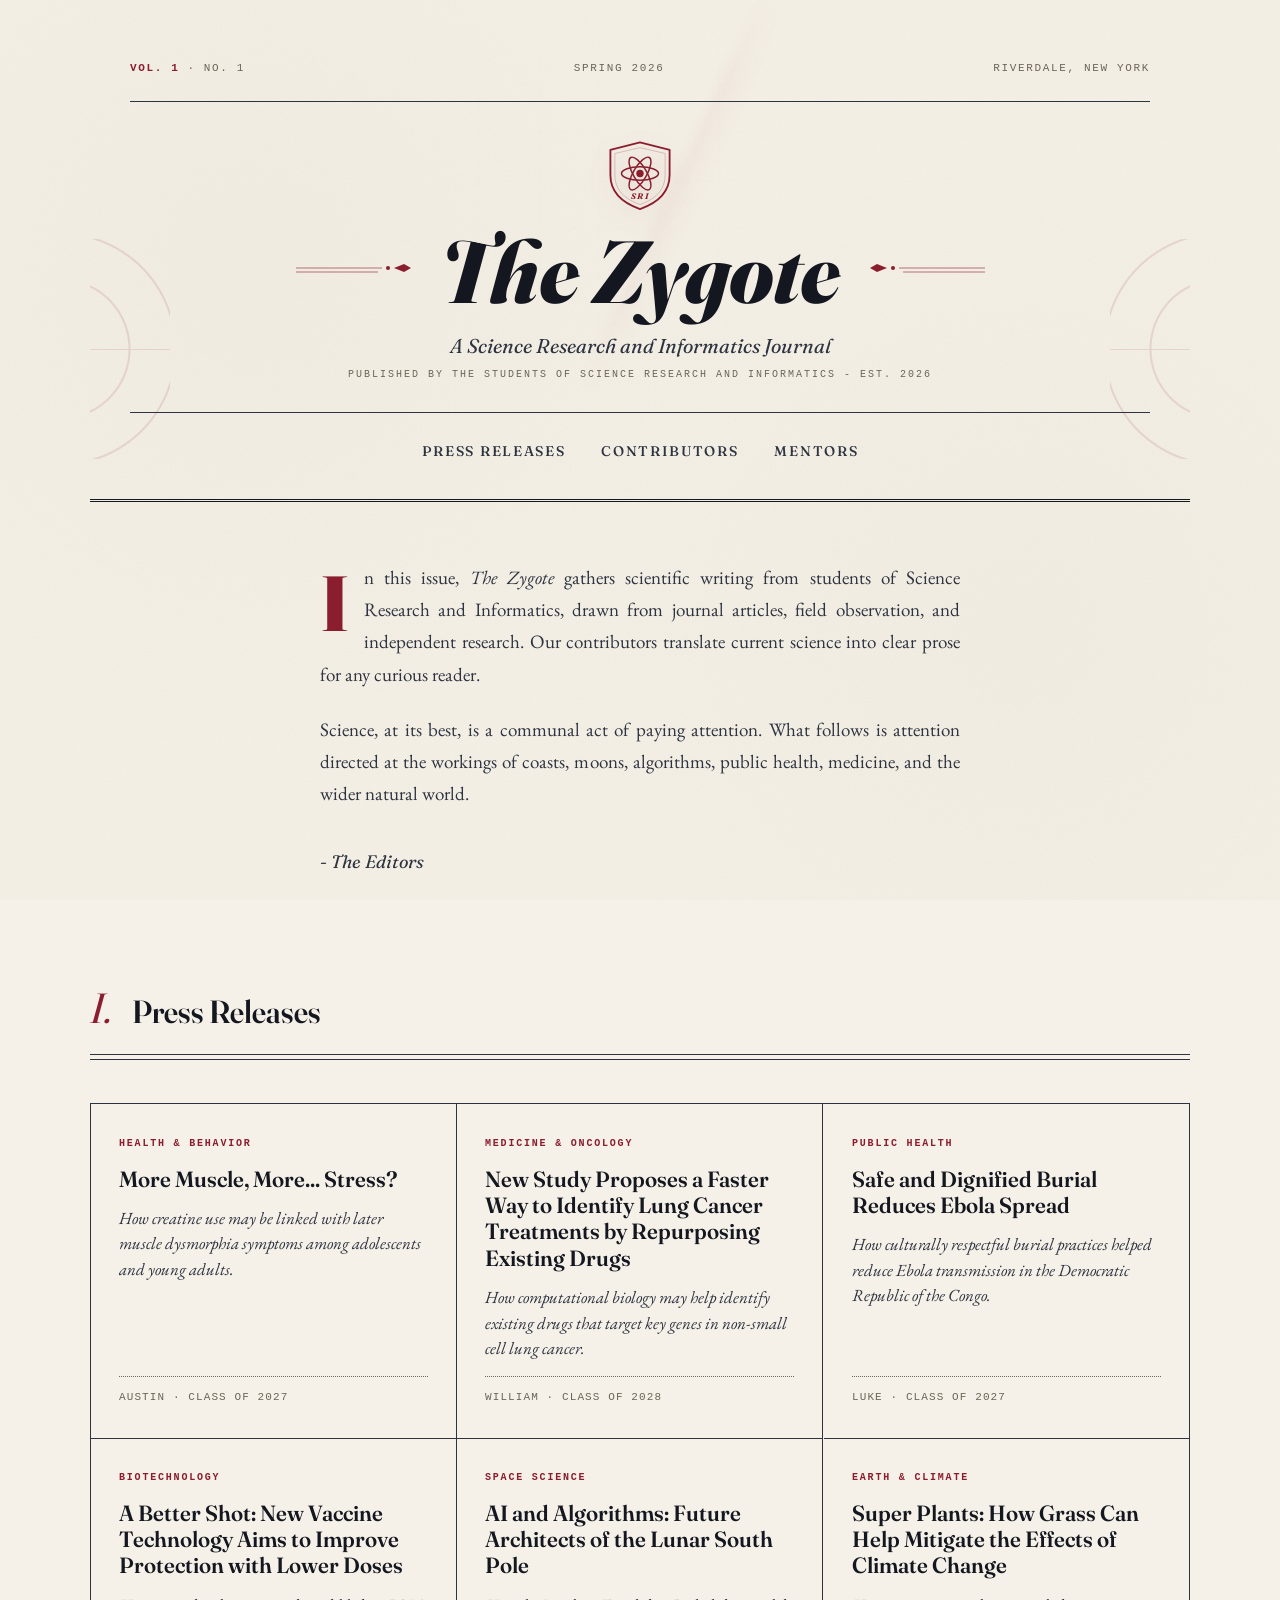
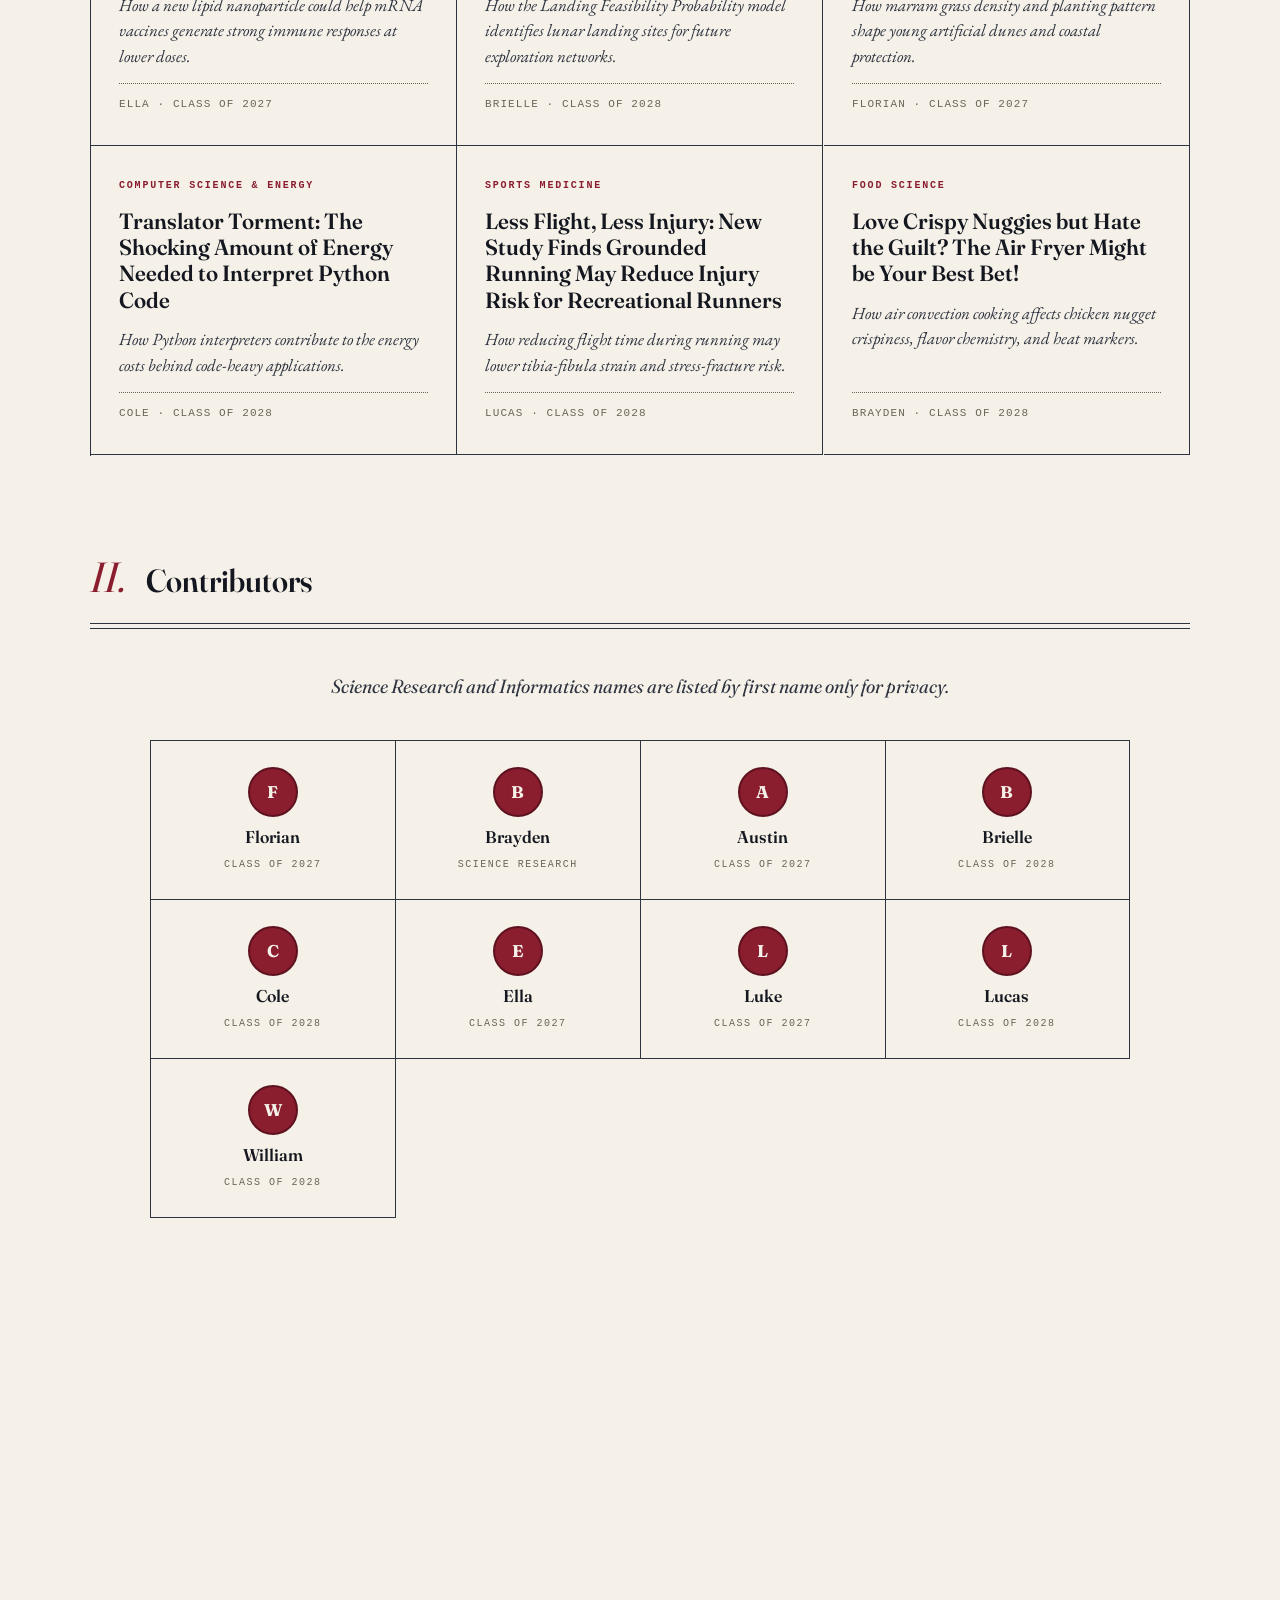
==== commit 7fd666e0: "Another release, AI sweep" ====
--- a/index.html
+++ b/index.html
@@ -126,7 +126,7 @@
       <span class="card-category">Public Health</span>
       <h3 class="card-title"><a href="safe-dignified-burial-ebola.html">Safe and Dignified Burial Reduces Ebola Spread</a></h3>
       <p class="card-deck">How culturally respectful burial practices helped reduce Ebola transmission in the Democratic Republic of the Congo.</p>
-      <p class="card-byline">Luke</p>
+      <p class="card-byline">Luke · Class of 2027</p>
     </article>
     <article class="article-card">
       <span class="card-category">Biotechnology</span>
@@ -156,7 +156,13 @@
       <span class="card-category">Sports Medicine</span>
       <h3 class="card-title"><a href="less-flight-less-injury.html">Less Flight, Less Injury: New Study Finds Grounded Running May Reduce Injury Risk for Recreational Runners</a></h3>
       <p class="card-deck">How reducing flight time during running may lower tibia-fibula strain and stress-fracture risk.</p>
-      <p class="card-byline">Lucas</p>
+      <p class="card-byline">Lucas · Class of 2028</p>
+    </article>
+    <article class="article-card">
+      <span class="card-category">Food Science</span>
+      <h3 class="card-title"><a href="air-fryer-chicken-nuggets.html">Love Crispy Nuggies but Hate the Guilt? The Air Fryer Might be Your Best Bet!</a></h3>
+      <p class="card-deck">How air convection cooking affects chicken nugget crispiness, flavor chemistry, and heat markers.</p>
+      <p class="card-byline">Brayden · Class of 2028</p>
     </article>
   </div>
 </section>
@@ -204,12 +210,12 @@
     <div class="contributor-card">
       <span class="contributor-initials">L</span>
       <span class="contributor-name">Luke</span>
-      <span class="contributor-class">Science Research</span>
+      <span class="contributor-class">Class of 2027</span>
     </div>
     <div class="contributor-card">
       <span class="contributor-initials">L</span>
       <span class="contributor-name">Lucas</span>
-      <span class="contributor-class">Science Research</span>
+      <span class="contributor-class">Class of 2028</span>
     </div>
     <div class="contributor-card">
       <span class="contributor-initials">W</span>
@@ -251,7 +257,7 @@
     <div>
       <h4 class="footer-head">Issue</h4>
       <p>Volume 1, No. 1<br>Spring 2026</p>
-      <p>Eight press releases from Science Research and Informatics.</p>
+      <p>Nine press releases from Science Research and Informatics.</p>
     </div>
     <div>
       <h4 class="footer-head">Mentors</h4>
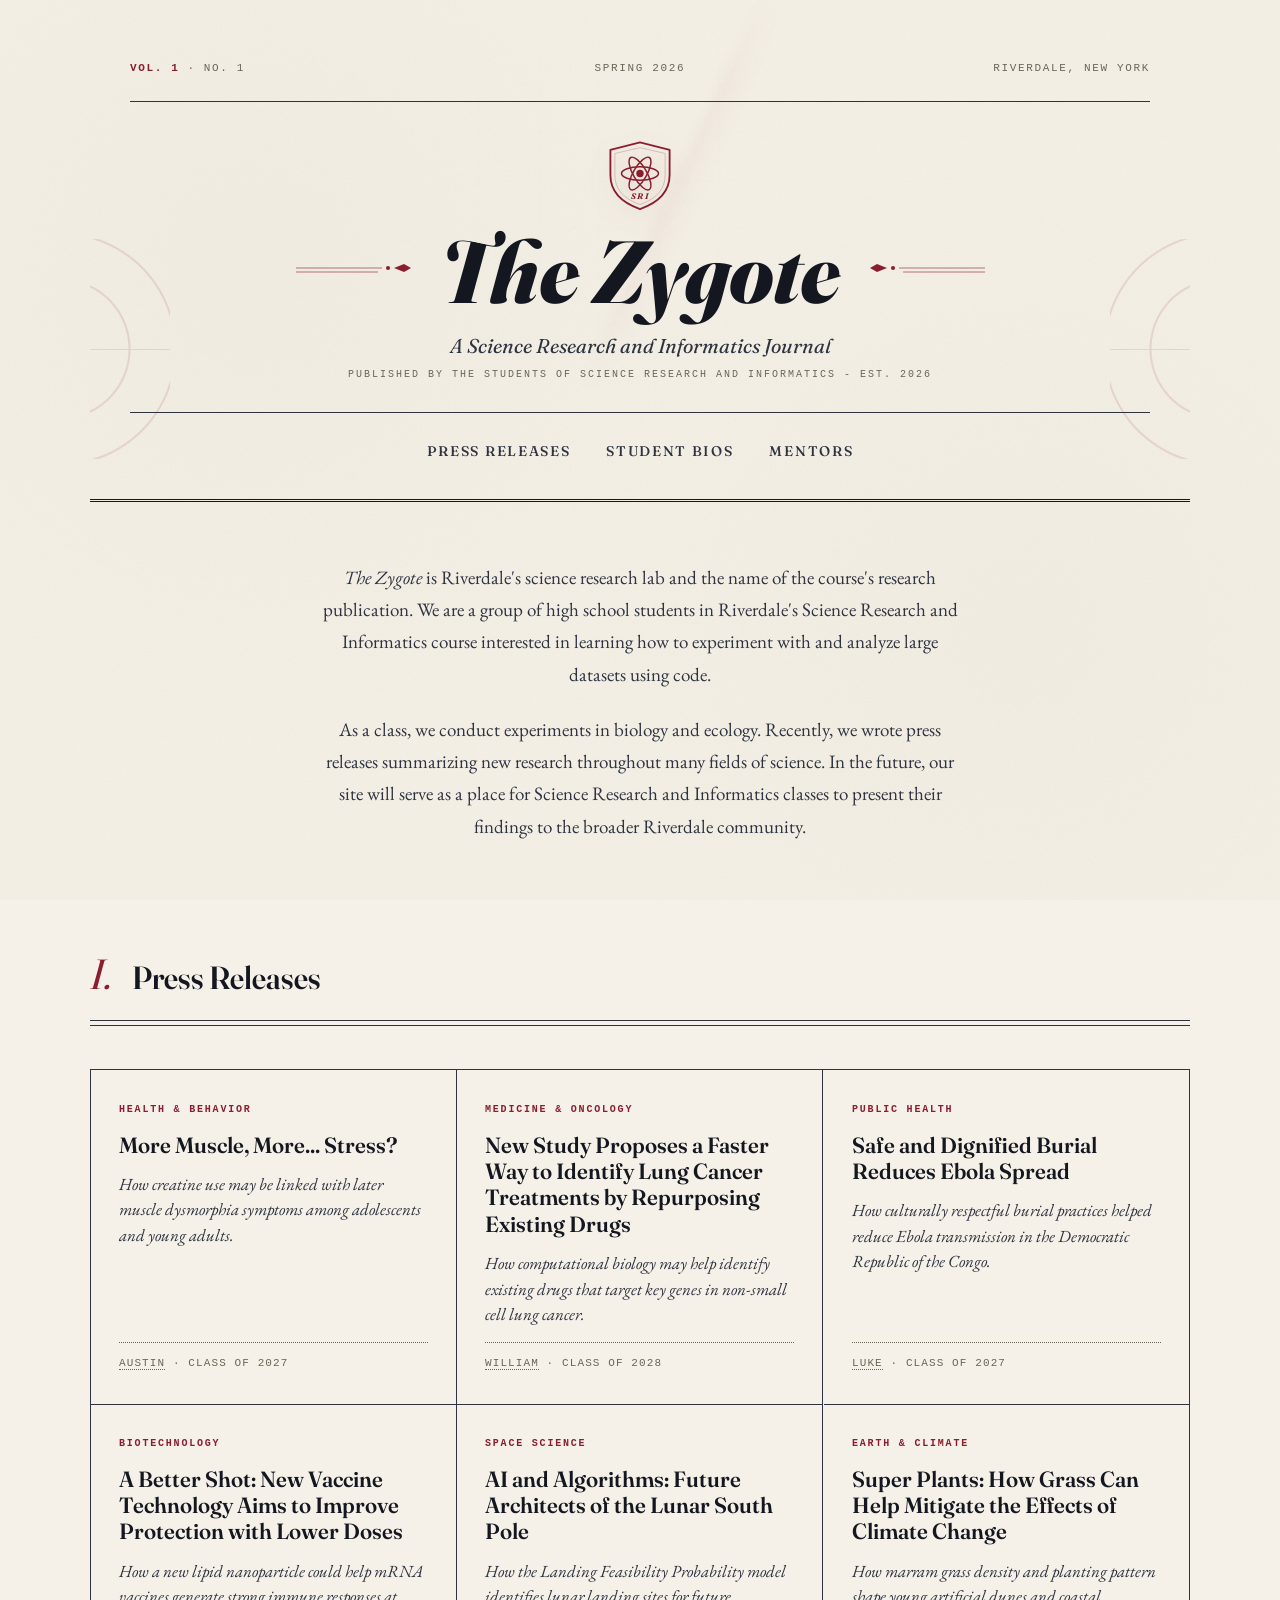
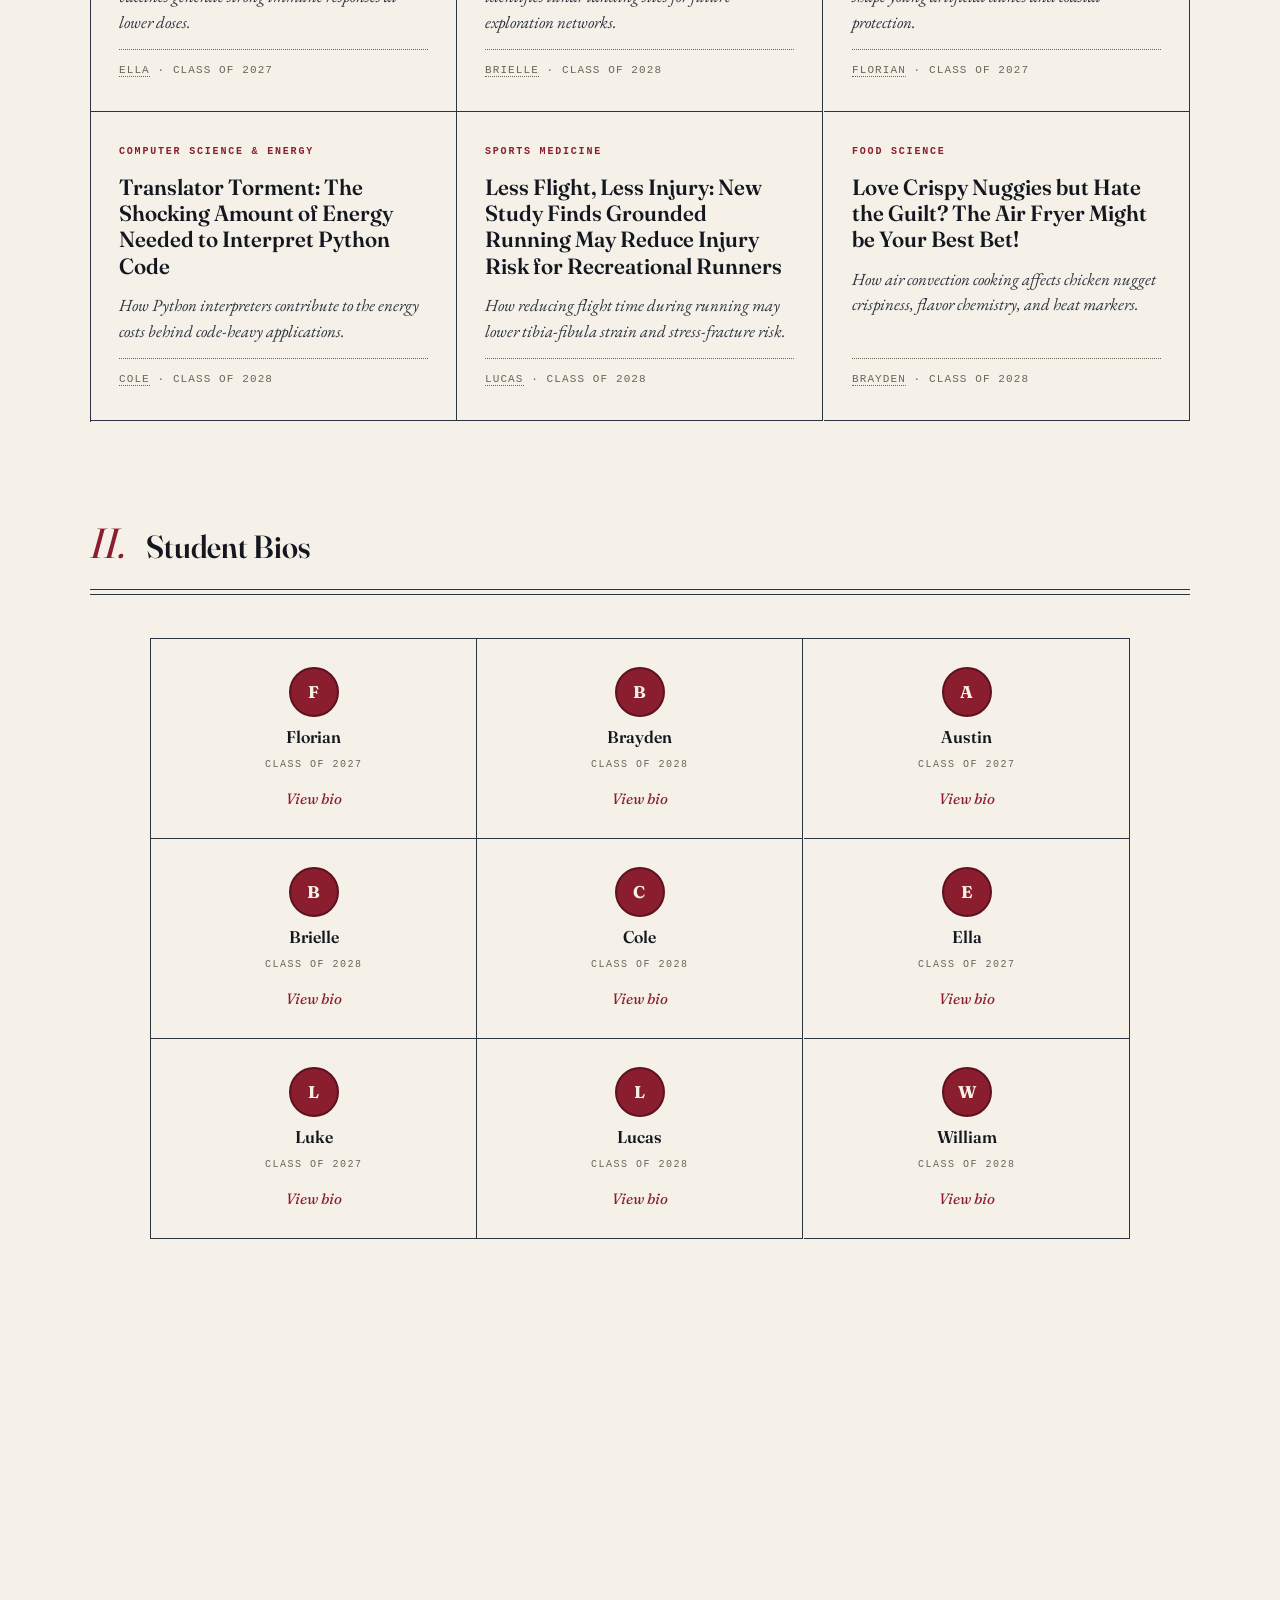
==== commit 3dff4d7e: "update" ====
--- a/index.html
+++ b/index.html
@@ -89,16 +89,15 @@
 
   <nav class="masthead-nav" aria-label="Site sections">
     <a href="#press-releases">Press Releases</a>
-    <a href="#contributors">Contributors</a>
+    <a href="#contributors">Student Bios</a>
     <a href="#mentors">Mentors</a>
   </nav>
 </header>
 
 <section class="editors-note">
   <div class="drop-cap-container">
-    <p><span class="drop-cap">I</span>n this issue, <em>The Zygote</em> gathers scientific writing from students of Science Research and Informatics, drawn from journal articles, field observation, and independent research. Our contributors translate current science into clear prose for any curious reader.</p>
-    <p>Science, at its best, is a communal act of paying attention. What follows is attention directed at the workings of coasts, moons, algorithms, public health, medicine, and the wider natural world.</p>
-    <p class="signoff">- The Editors</p>
+    <p><em>The Zygote</em> is Riverdale's science research lab and the name of the course's research publication. We are a group of high school students in Riverdale's Science Research and Informatics course interested in learning how to experiment with and analyze large datasets using code.</p>
+    <p>As a class, we conduct experiments in biology and ecology. Recently, we wrote press releases summarizing new research throughout many fields of science. In the future, our site will serve as a place for Science Research and Informatics classes to present their findings to the broader Riverdale community.</p>
   </div>
 </section>
 
@@ -114,55 +113,55 @@
       <span class="card-category">Health &amp; Behavior</span>
       <h3 class="card-title"><a href="more-muscle-more-stress.html">More Muscle, More... Stress?</a></h3>
       <p class="card-deck">How creatine use may be linked with later muscle dysmorphia symptoms among adolescents and young adults.</p>
-      <p class="card-byline">Austin · Class of 2027</p>
+      <p class="card-byline"><a href="#bio-austin">Austin</a> · Class of 2027</p>
     </article>
     <article class="article-card">
       <span class="card-category">Medicine &amp; Oncology</span>
       <h3 class="card-title"><a href="lung-cancer-drug-repurposing.html">New Study Proposes a Faster Way to Identify Lung Cancer Treatments by Repurposing Existing Drugs</a></h3>
       <p class="card-deck">How computational biology may help identify existing drugs that target key genes in non-small cell lung cancer.</p>
-      <p class="card-byline">William · Class of 2028</p>
+      <p class="card-byline"><a href="#bio-william">William</a> · Class of 2028</p>
     </article>
     <article class="article-card">
       <span class="card-category">Public Health</span>
       <h3 class="card-title"><a href="safe-dignified-burial-ebola.html">Safe and Dignified Burial Reduces Ebola Spread</a></h3>
       <p class="card-deck">How culturally respectful burial practices helped reduce Ebola transmission in the Democratic Republic of the Congo.</p>
-      <p class="card-byline">Luke · Class of 2027</p>
+      <p class="card-byline"><a href="#bio-luke">Luke</a> · Class of 2027</p>
     </article>
     <article class="article-card">
       <span class="card-category">Biotechnology</span>
       <h3 class="card-title"><a href="better-shot-mrna-vaccine.html">A Better Shot: New Vaccine Technology Aims to Improve Protection with Lower Doses</a></h3>
       <p class="card-deck">How a new lipid nanoparticle could help mRNA vaccines generate strong immune responses at lower doses.</p>
-      <p class="card-byline">Ella · Class of 2027</p>
+      <p class="card-byline"><a href="#bio-ella">Ella</a> · Class of 2027</p>
     </article>
     <article class="article-card">
       <span class="card-category">Space Science</span>
       <h3 class="card-title"><a href="ai-lunar-south-pole.html">AI and Algorithms: Future Architects of the Lunar South Pole</a></h3>
       <p class="card-deck">How the Landing Feasibility Probability model identifies lunar landing sites for future exploration networks.</p>
-      <p class="card-byline">Brielle · Class of 2028</p>
+      <p class="card-byline"><a href="#bio-brielle">Brielle</a> · Class of 2028</p>
     </article>
     <article class="article-card">
       <span class="card-category">Earth &amp; Climate</span>
       <h3 class="card-title"><a href="super-plants.html">Super Plants: How Grass Can Help Mitigate the Effects of Climate Change</a></h3>
       <p class="card-deck">How marram grass density and planting pattern shape young artificial dunes and coastal protection.</p>
-      <p class="card-byline">Florian · Class of 2027</p>
+      <p class="card-byline"><a href="#bio-florian">Florian</a> · Class of 2027</p>
     </article>
     <article class="article-card">
       <span class="card-category">Computer Science &amp; Energy</span>
       <h3 class="card-title"><a href="translator-torment-python-energy.html">Translator Torment: The Shocking Amount of Energy Needed to Interpret Python Code</a></h3>
       <p class="card-deck">How Python interpreters contribute to the energy costs behind code-heavy applications.</p>
-      <p class="card-byline">Cole · Class of 2028</p>
+      <p class="card-byline"><a href="#bio-cole">Cole</a> · Class of 2028</p>
     </article>
     <article class="article-card">
       <span class="card-category">Sports Medicine</span>
       <h3 class="card-title"><a href="less-flight-less-injury.html">Less Flight, Less Injury: New Study Finds Grounded Running May Reduce Injury Risk for Recreational Runners</a></h3>
       <p class="card-deck">How reducing flight time during running may lower tibia-fibula strain and stress-fracture risk.</p>
-      <p class="card-byline">Lucas · Class of 2028</p>
+      <p class="card-byline"><a href="#bio-lucas">Lucas</a> · Class of 2028</p>
     </article>
     <article class="article-card">
       <span class="card-category">Food Science</span>
       <h3 class="card-title"><a href="air-fryer-chicken-nuggets.html">Love Crispy Nuggies but Hate the Guilt? The Air Fryer Might be Your Best Bet!</a></h3>
       <p class="card-deck">How air convection cooking affects chicken nugget crispiness, flavor chemistry, and heat markers.</p>
-      <p class="card-byline">Brayden · Class of 2028</p>
+      <p class="card-byline"><a href="#bio-brayden">Brayden</a> · Class of 2028</p>
     </article>
   </div>
 </section>
@@ -170,59 +169,166 @@
 <section id="contributors" class="section-block">
   <div class="section-header">
     <span class="section-numeral">II.</span>
-    <h2 class="section-title">Contributors</h2>
+    <h2 class="section-title">Student Bios</h2>
     <div class="section-rule"></div>
   </div>
 
-  <p class="contributors-intro">Science Research and Informatics names are listed by first name only for privacy.</p>
-
   <div class="contributor-grid">
-    <div class="contributor-card">
+    <a class="contributor-card" href="#bio-florian">
       <span class="contributor-initials">F</span>
       <span class="contributor-name">Florian</span>
       <span class="contributor-class">Class of 2027</span>
-    </div>
-    <div class="contributor-card">
+      <span class="contributor-toggle">View bio</span>
+    </a>
+    <a class="contributor-card" href="#bio-brayden">
       <span class="contributor-initials">B</span>
       <span class="contributor-name">Brayden</span>
-      <span class="contributor-class">Science Research</span>
-    </div>
-    <div class="contributor-card">
+      <span class="contributor-class">Class of 2028</span>
+      <span class="contributor-toggle">View bio</span>
+    </a>
+    <a class="contributor-card" href="#bio-austin">
       <span class="contributor-initials">A</span>
       <span class="contributor-name">Austin</span>
       <span class="contributor-class">Class of 2027</span>
-    </div>
-    <div class="contributor-card">
+      <span class="contributor-toggle">View bio</span>
+    </a>
+    <a class="contributor-card" href="#bio-brielle">
       <span class="contributor-initials">B</span>
       <span class="contributor-name">Brielle</span>
       <span class="contributor-class">Class of 2028</span>
-    </div>
-    <div class="contributor-card">
+      <span class="contributor-toggle">View bio</span>
+    </a>
+    <a class="contributor-card" href="#bio-cole">
       <span class="contributor-initials">C</span>
       <span class="contributor-name">Cole</span>
       <span class="contributor-class">Class of 2028</span>
-    </div>
-    <div class="contributor-card">
+      <span class="contributor-toggle">View bio</span>
+    </a>
+    <a class="contributor-card" href="#bio-ella">
       <span class="contributor-initials">E</span>
       <span class="contributor-name">Ella</span>
       <span class="contributor-class">Class of 2027</span>
-    </div>
-    <div class="contributor-card">
+      <span class="contributor-toggle">View bio</span>
+    </a>
+    <a class="contributor-card" href="#bio-luke">
       <span class="contributor-initials">L</span>
       <span class="contributor-name">Luke</span>
       <span class="contributor-class">Class of 2027</span>
-    </div>
-    <div class="contributor-card">
+      <span class="contributor-toggle">View bio</span>
+    </a>
+    <a class="contributor-card" href="#bio-lucas">
       <span class="contributor-initials">L</span>
       <span class="contributor-name">Lucas</span>
       <span class="contributor-class">Class of 2028</span>
-    </div>
-    <div class="contributor-card">
+      <span class="contributor-toggle">View bio</span>
+    </a>
+    <a class="contributor-card" href="#bio-william">
       <span class="contributor-initials">W</span>
       <span class="contributor-name">William</span>
       <span class="contributor-class">Class of 2028</span>
-    </div>
-  </div>
+      <span class="contributor-toggle">View bio</span>
+    </a>
+  </div>
+
+  <article class="bio-modal" id="bio-florian" aria-labelledby="bio-florian-title">
+    <a class="bio-modal-backdrop" href="#contributors" aria-label="Close Florian bio"></a>
+    <div class="bio-panel">
+      <a class="bio-close" href="#contributors" aria-label="Close bio">×</a>
+      <span class="contributor-initials">F</span>
+      <h3 id="bio-florian-title">Florian</h3>
+      <p class="contributor-class">Class of 2027</p>
+      <p class="contributor-bio">I am a member of Riverdale's Class of '27 with a deep passion for the atmospheric and environmental sciences, driven by a lifelong curiosity about how the world around me works. My first written press release for <em>The Zygote</em> explored the early-stage development of an artificial dune with varying plant density and distribution, a topic that lies at the intersection of weather and the coastal environment. Outside of school, I enjoy sailing, rowing, hiking, and tracking severe weather. Looking ahead, I hope to study meteorology and atmospheric science, with a goal of one day contributing to how we understand and forecast weather, specifically tornadoes and severe storms. I'm excited to be part of <em>The Zygote</em> and to share the incredible science happening right here at Riverdale.</p>
+      <a class="bio-press-link" href="super-plants.html">Read Florian's press release</a>
+    </div>
+  </article>
+  <article class="bio-modal" id="bio-brayden" aria-labelledby="bio-brayden-title">
+    <a class="bio-modal-backdrop" href="#contributors" aria-label="Close Brayden bio"></a>
+    <div class="bio-panel">
+      <a class="bio-close" href="#contributors" aria-label="Close bio">×</a>
+      <span class="contributor-initials">B</span>
+      <h3 id="bio-brayden-title">Brayden</h3>
+      <p class="contributor-class">Class of 2028</p>
+      <p class="contributor-bio">I am a member of Riverdale's Class of '28 interested in data science, as well as science in general. While I enjoy the detailed and serious side of science, I also hoped to embrace the lighter side of science in my first press release for <em>The Zygote</em>. Outside of school, I enjoy playing frisbee and the violin, and conducting research. I am excited to be part of <em>The Zygote</em> and see its impact on the Riverdale community.</p>
+      <a class="bio-press-link" href="air-fryer-chicken-nuggets.html">Read Brayden's press release</a>
+    </div>
+  </article>
+  <article class="bio-modal" id="bio-austin" aria-labelledby="bio-austin-title">
+    <a class="bio-modal-backdrop" href="#contributors" aria-label="Close Austin bio"></a>
+    <div class="bio-panel">
+      <a class="bio-close" href="#contributors" aria-label="Close bio">×</a>
+      <span class="contributor-initials">A</span>
+      <h3 id="bio-austin-title">Austin</h3>
+      <p class="contributor-class">Class of 2027</p>
+      <p class="contributor-bio">I am a member of Riverdale's Class of '27 with a profound interest in functional anatomy and biomechanics. My first written press release for <em>The Zygote</em> examined the potential connection between creatine users and body dysmorphic symptoms. Outside of school, I love to play frisbee and basketball, work out, and go to the beach. I am really looking forward to seeing all of the findings and contributions that <em>The Zygote</em> will have in the Riverdale science community.</p>
+      <a class="bio-press-link" href="more-muscle-more-stress.html">Read Austin's press release</a>
+    </div>
+  </article>
+  <article class="bio-modal" id="bio-brielle" aria-labelledby="bio-brielle-title">
+    <a class="bio-modal-backdrop" href="#contributors" aria-label="Close Brielle bio"></a>
+    <div class="bio-panel">
+      <a class="bio-close" href="#contributors" aria-label="Close bio">×</a>
+      <span class="contributor-initials">B</span>
+      <h3 id="bio-brielle-title">Brielle</h3>
+      <p class="contributor-class">Class of 2028</p>
+      <p class="contributor-bio">I am a member of Riverdale's Class of '28 with a deep passion for chemical and biomedical engineering. My first written press release for <em>The Zygote</em> explored new lunar site selection methods, utilizing AI and machine learning. Outside of school, I love to dance, run, and spend time with friends. I am excited to be part of <em>The Zygote</em> and share my new scientific findings with the Riverdale community.</p>
+      <a class="bio-press-link" href="ai-lunar-south-pole.html">Read Brielle's press release</a>
+    </div>
+  </article>
+  <article class="bio-modal" id="bio-cole" aria-labelledby="bio-cole-title">
+    <a class="bio-modal-backdrop" href="#contributors" aria-label="Close Cole bio"></a>
+    <div class="bio-panel">
+      <a class="bio-close" href="#contributors" aria-label="Close bio">×</a>
+      <span class="contributor-initials">C</span>
+      <h3 id="bio-cole-title">Cole</h3>
+      <p class="contributor-class">Class of 2028</p>
+      <p class="contributor-bio">I am a member of Riverdale's Class of '28, and I have a keen interest in engineering and biology. I love breaking down the individual parts of a system and observing the impact of their function. My press release for <em>The Zygote</em> about the energy costs of Python interpreters sparked my interest in the environmental impact of AI, especially as its use increases. In my free time, I enjoy playing Terraria, tinkering with electronics, and fencing. It will be super exciting to write more for <em>The Zygote</em>.</p>
+      <a class="bio-press-link" href="translator-torment-python-energy.html">Read Cole's press release</a>
+    </div>
+  </article>
+  <article class="bio-modal" id="bio-ella" aria-labelledby="bio-ella-title">
+    <a class="bio-modal-backdrop" href="#contributors" aria-label="Close Ella bio"></a>
+    <div class="bio-panel">
+      <a class="bio-close" href="#contributors" aria-label="Close bio">×</a>
+      <span class="contributor-initials">E</span>
+      <h3 id="bio-ella-title">Ella</h3>
+      <p class="contributor-class">Class of 2027</p>
+      <p class="contributor-bio">I am a member of Riverdale's Class of '27 interested in the intersection of biology, health, and international politics. My first press release explored new vaccination technology developed by Rudra et al. that increases protection against viruses while decreasing the dosage. Outside of school, I love to read, play the saxophone, and spend time with family. I am thrilled to be part of <em>The Zygote</em> and educate the Riverdale community about novel science technologies.</p>
+      <a class="bio-press-link" href="better-shot-mrna-vaccine.html">Read Ella's press release</a>
+    </div>
+  </article>
+  <article class="bio-modal" id="bio-luke" aria-labelledby="bio-luke-title">
+    <a class="bio-modal-backdrop" href="#contributors" aria-label="Close Luke bio"></a>
+    <div class="bio-panel">
+      <a class="bio-close" href="#contributors" aria-label="Close bio">×</a>
+      <span class="contributor-initials">L</span>
+      <h3 id="bio-luke-title">Luke</h3>
+      <p class="contributor-class">Class of 2027</p>
+      <p class="contributor-bio">I am a member of Riverdale's Class of '27 with a deep passion for biomedical science and public health. My first written press release for <em>The Zygote</em> explored the importance of a safe and dignified burial process in curbing the spread of Ebola. Outside of school, I love to cook and play ultimate frisbee. In the future, I look forward to our exploration of <em>Ciona intestinalis</em> and genetic modification. I'm excited to be part of <em>The Zygote</em> and to describe the incredible science happening right here at Riverdale.</p>
+      <a class="bio-press-link" href="safe-dignified-burial-ebola.html">Read Luke's press release</a>
+    </div>
+  </article>
+  <article class="bio-modal" id="bio-lucas" aria-labelledby="bio-lucas-title">
+    <a class="bio-modal-backdrop" href="#contributors" aria-label="Close Lucas bio"></a>
+    <div class="bio-panel">
+      <a class="bio-close" href="#contributors" aria-label="Close bio">×</a>
+      <span class="contributor-initials">L</span>
+      <h3 id="bio-lucas-title">Lucas</h3>
+      <p class="contributor-class">Class of 2028</p>
+      <p class="contributor-bio">I am a member of Riverdale's Class of '28, captivated by biomedical science, medicine, and competitive running. My first written press release for <em>The Zygote</em> explored scientific research on reducing injury risk for casual runners by reducing flight time, combining my interests in athletics and health science. Outside of school, I compete in track, mentor younger students, lift weights, and participate in medical-focused programs. Looking ahead, I hope to study sports medicine or orthopedics and contribute to improving healthcare outcomes and sports science. I'm excited to be part of <em>The Zygote</em> and to share innovative scientific research with the Riverdale community.</p>
+      <a class="bio-press-link" href="less-flight-less-injury.html">Read Lucas's press release</a>
+    </div>
+  </article>
+  <article class="bio-modal" id="bio-william" aria-labelledby="bio-william-title">
+    <a class="bio-modal-backdrop" href="#contributors" aria-label="Close William bio"></a>
+    <div class="bio-panel">
+      <a class="bio-close" href="#contributors" aria-label="Close bio">×</a>
+      <span class="contributor-initials">W</span>
+      <h3 id="bio-william-title">William</h3>
+      <p class="contributor-class">Class of 2028</p>
+      <p class="contributor-bio">I am a member of Riverdale's Class of '28 with a deep passion for biomedical science and precision oncology. My first written press release for <em>The Zygote</em> examined the potential treatment of lung cancer with repurposed drugs. Outside of school, I love to play ultimate frisbee and ping-pong, conduct research, and hang out with friends. I am excited to explore <em>Ciona intestinalis</em> and genetic modification with <em>The Zygote</em> and share our scientific findings with the Riverdale community.</p>
+      <a class="bio-press-link" href="lung-cancer-drug-repurposing.html">Read William's press release</a>
+    </div>
+  </article>
 </section>
 
 <section id="mentors" class="section-block mentors-section">
@@ -235,13 +341,11 @@
   <div class="mentor-ledger">
     <article class="mentor-card">
       <span class="mentor-kicker">Faculty Mentor</span>
-      <h3>Danny</h3>
-      <p>Guides the journal's scientific standards, revision process, and sense of careful inquiry.</p>
+      <h3>Dr. Gentile</h3>
     </article>
     <article class="mentor-card">
       <span class="mentor-kicker">Faculty Mentor</span>
-      <h3>Lee</h3>
-      <p>Supports students of SRI as they shape research into clear, vivid, and responsible science writing.</p>
+      <h3>Teacher Beckwith</h3>
     </article>
   </div>
 </section>
@@ -261,12 +365,7 @@
     </div>
     <div>
       <h4 class="footer-head">Mentors</h4>
-      <p>Danny<br>Lee</p>
-      <p>Faculty mentors for <em>The Zygote</em>.</p>
-    </div>
-    <div>
-      <h4 class="footer-head">Privacy</h4>
-      <p>Students and mentors are identified by first name only.</p>
+      <p>Dr. Gentile<br>Teacher Beckwith</p>
     </div>
   </div>
   <p class="colophon">
--- a/styles.css
+++ b/styles.css
@@ -138,8 +138,8 @@
 }
 
 .masthead-top {
-  display: flex;
-  justify-content: space-between;
+  display: grid;
+  grid-template-columns: 1fr auto 1fr;
   align-items: center;
   font-family: var(--mono);
   font-size: 11px;
@@ -152,6 +152,9 @@
 }
 
 .masthead-meta { display: flex; align-items: center; gap: 8px; }
+.masthead-meta.left { justify-content: flex-start; }
+.masthead-meta.center { justify-content: center; }
+.masthead-meta.right { justify-content: flex-end; }
 .meta-label { font-weight: 600; color: var(--accent); }
 .meta-divider { color: var(--ink-mute); }
 
@@ -271,8 +274,8 @@
   line-height: 1.7;
   margin-bottom: 1.2em;
   color: var(--ink-soft);
-  text-align: justify;
-  hyphens: auto;
+  text-align: center;
+  hyphens: none;
 }
 
 .drop-cap {
@@ -517,7 +520,7 @@
 
 .contributor-grid {
   display: grid;
-  grid-template-columns: repeat(auto-fit, minmax(220px, 1fr));
+  grid-template-columns: repeat(auto-fit, minmax(300px, 1fr));
   gap: 0;
   border-top: 1px solid var(--ink-soft);
   border-left: 1px solid var(--ink-soft);
@@ -526,7 +529,7 @@
 }
 
 .contributor-card {
-  padding: 26px 24px;
+  padding: 28px 26px;
   border-right: 1px solid var(--ink-soft);
   border-bottom: 1px solid var(--ink-soft);
   text-align: center;
@@ -538,7 +541,7 @@
   gap: 10px;
   align-items: center;
   justify-content: center;
-  min-height: 150px;
+  min-height: 180px;
   position: relative;
   overflow: hidden;
   transform-style: preserve-3d;
@@ -608,6 +611,128 @@
   letter-spacing: 0.15em;
   text-transform: uppercase;
   color: var(--ink-mute);
+}
+
+.contributor-toggle {
+  font-family: var(--serif-display);
+  font-size: 0;
+  font-style: italic;
+  color: var(--accent);
+  margin-top: 4px;
+}
+
+.contributor-toggle::after {
+  content: 'View bio';
+  font-size: 15px;
+}
+
+.contributor-bio {
+  font-size: 18px;
+  line-height: 1.62;
+  color: var(--ink-soft);
+  text-align: left;
+  max-width: 64ch;
+}
+
+.bio-modal {
+  display: none;
+  position: fixed;
+  inset: 0;
+  z-index: 20;
+  padding: 34px;
+}
+
+.bio-modal:target {
+  display: flex;
+  align-items: center;
+  justify-content: center;
+}
+
+.bio-modal-backdrop {
+  position: fixed;
+  inset: 0;
+  background: rgba(20, 23, 31, 0.52);
+  backdrop-filter: blur(3px);
+}
+
+.bio-panel {
+  position: relative;
+  z-index: 1;
+  width: min(900px, calc(100vw - 40px));
+  max-height: min(780px, calc(100vh - 42px));
+  overflow: auto;
+  background: var(--paper);
+  border: 3px double var(--ink);
+  box-shadow: 0 30px 80px -40px rgba(0, 0, 0, 0.6);
+  padding: clamp(30px, 5vw, 58px);
+  display: grid;
+  gap: 16px;
+  justify-items: center;
+  text-align: center;
+}
+
+.bio-panel h3 {
+  font-family: var(--serif-display);
+  font-size: clamp(38px, 6vw, 64px);
+  line-height: 1;
+  font-style: italic;
+  font-variation-settings: "opsz" 144;
+  color: var(--ink);
+  margin-top: 4px;
+}
+
+.bio-panel .contributor-bio {
+  margin-top: 8px;
+}
+
+.bio-close {
+  position: absolute;
+  top: 14px;
+  right: 18px;
+  color: var(--ink-mute);
+  text-decoration: none;
+  font-size: 30px;
+  line-height: 1;
+  transition: color 0.2s ease;
+}
+
+.bio-close:hover {
+  color: var(--accent);
+}
+
+.bio-press-link {
+  display: inline-flex;
+  margin-top: 8px;
+  font-family: var(--serif-display);
+  font-style: italic;
+  color: var(--accent);
+  text-decoration: none;
+  border-bottom: 2px solid var(--accent);
+  padding-bottom: 4px;
+  transition: color 0.25s ease, border-bottom-color 0.25s ease;
+}
+
+.bio-press-link:hover {
+  color: var(--accent-dark);
+  border-bottom-color: var(--accent-dark);
+}
+
+.card-byline a,
+.article-byline a {
+  color: inherit;
+  text-decoration: none;
+  border-bottom: 1px dotted currentColor;
+  transition: color 0.3s ease, border-bottom-color 0.3s ease;
+}
+
+.card-byline a:hover,
+.article-byline a:hover {
+  color: var(--accent);
+  border-bottom-color: var(--accent);
+}
+
+.article-byline a strong {
+  color: inherit;
 }
 
 /* ============================================================
@@ -772,7 +897,7 @@
 
 .mentor-card {
   position: relative;
-  min-height: 220px;
+  min-height: 150px;
   padding: 34px 32px;
   background:
     linear-gradient(145deg, rgba(245, 241, 232, 0.7), rgba(236, 229, 211, 0.9)),
@@ -959,6 +1084,7 @@
   align-items: center;
 }
 .article-byline strong { color: var(--ink); font-weight: 600; }
+.article-byline a strong { color: inherit; }
 .article-byline .byline-dot { color: var(--ink-mute); }
 
 .article-body {
@@ -1364,16 +1490,22 @@
   body { font-size: 17px; }
   .masthead { padding: 40px 20px 20px; }
   .masthead-top {
-    flex-direction: column;
-    justify-content: center;
+    grid-template-columns: 1fr;
     font-size: 9px;
     gap: 10px;
+  }
+  .masthead-meta.left,
+  .masthead-meta.center,
+  .masthead-meta.right {
+    justify-content: center;
   }
   .masthead-crest svg { width: 60px; height: 60px; }
   .ornament-wing { display: none; }
   .masthead-nav { gap: 4px 18px; }
   .masthead-nav a { font-size: 12px; }
   .editors-note, .section-block { padding: 30px 22px; }
+  .bio-modal { padding: 18px; }
+  .bio-panel { width: calc(100vw - 24px); max-height: calc(100vh - 24px); }
   .feature-article { padding: 32px 22px; }
   .article-figure,
   .article-figure.wide { margin: 2em 0; padding: 20px; }
